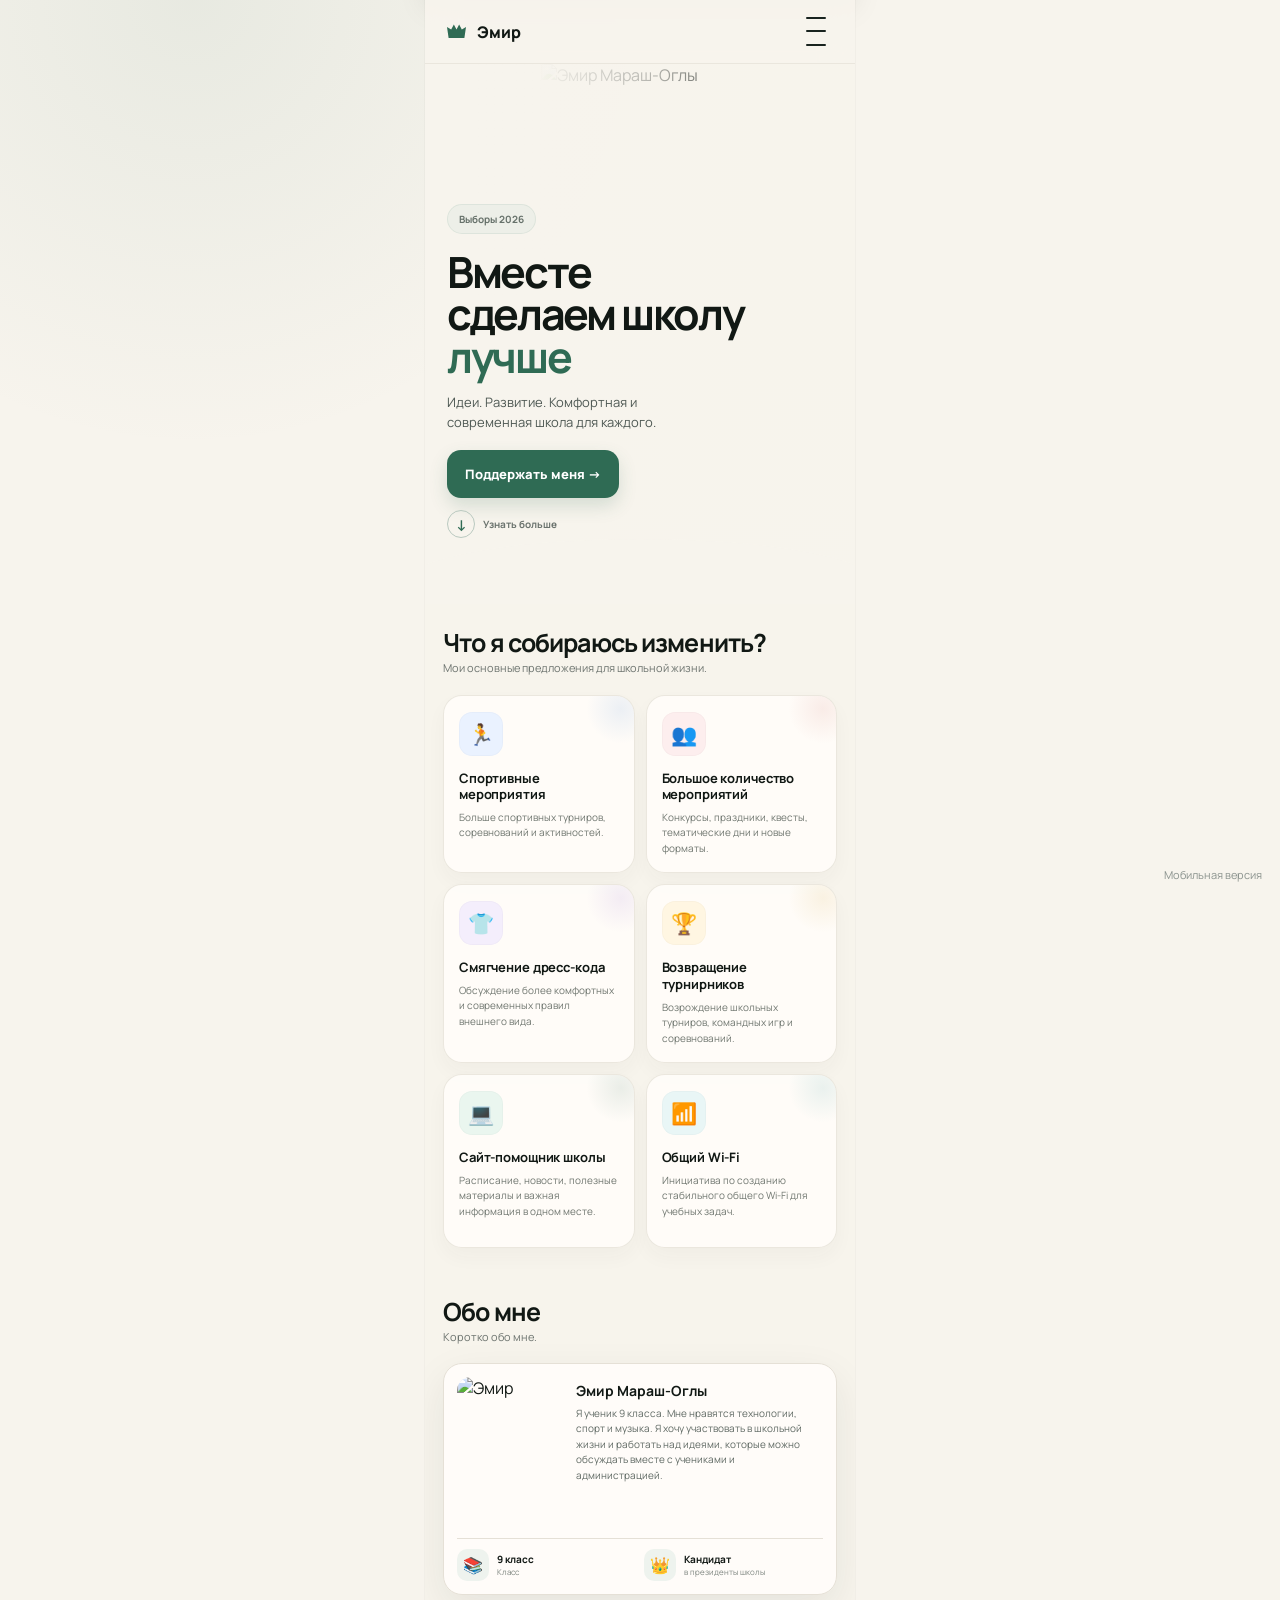
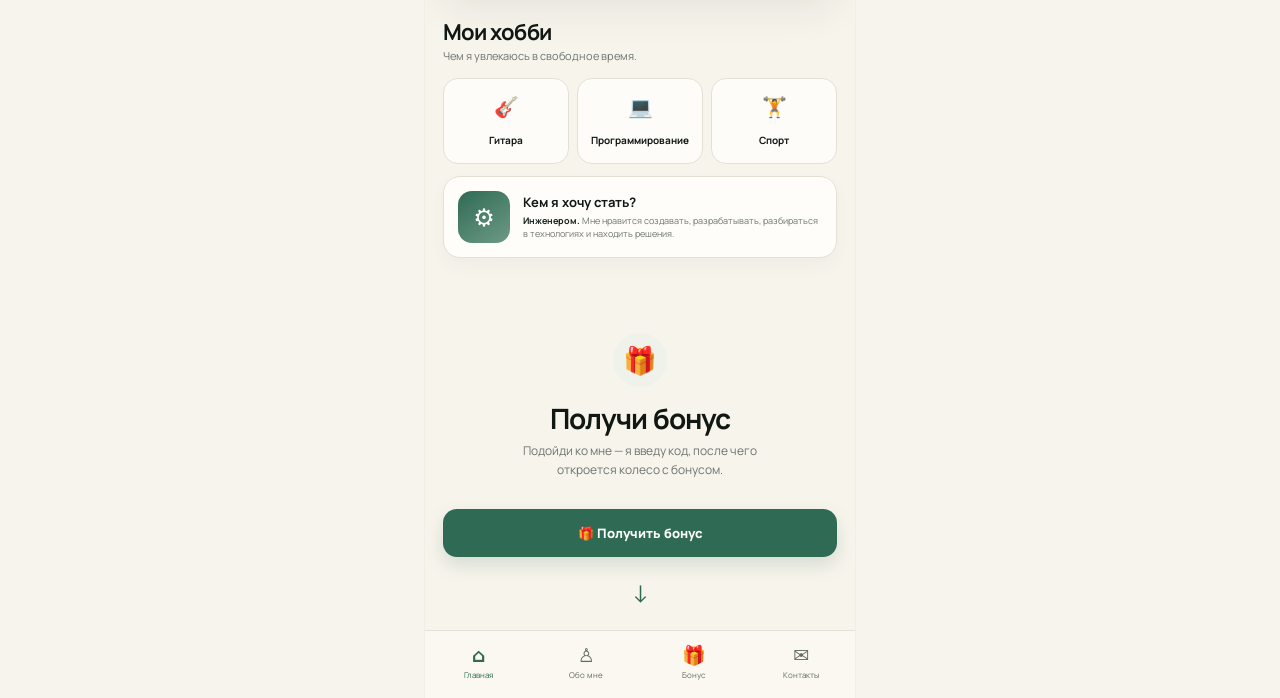
==== index.html @ de849d0e "Rename index-1.html to index.html" ====
<!doctype html>
<html lang="ru">
<head>
  <meta charset="UTF-8" />
  <meta name="viewport" content="width=device-width, initial-scale=1, viewport-fit=cover" />
  <meta name="theme-color" content="#f6f3ec" />
  <meta name="description" content="Информационный сайт Эмира Мараш-Оглы — кандидата в президенты школы." />
  <title>Эмир Мараш-Оглы — школьные выборы 2026</title>
  <link rel="preconnect" href="https://fonts.googleapis.com">
  <link rel="preconnect" href="https://fonts.gstatic.com" crossorigin>
  <link href="https://fonts.googleapis.com/css2?family=Manrope:wght@400;500;600;700;800&display=swap" rel="stylesheet">
  <style>
    :root{
      --bg:#f7f4ed;
      --surface:#fffdfa;
      --surface-2:#f2efe7;
      --text:#111814;
      --muted:#6d746f;
      --green:#2f6b54;
      --green-2:#4f866f;
      --line:#e5e0d6;
      --shadow:0 14px 40px rgba(26,44,36,.08);
      --radius:22px;
    }
    *{box-sizing:border-box}
    html{scroll-behavior:smooth}
    body{
      margin:0;
      color:var(--text);
      background:
        radial-gradient(circle at 15% 0%, rgba(97,140,119,.10), transparent 28rem),
        var(--bg);
      font-family:"Manrope",system-ui,-apple-system,BlinkMacSystemFont,"Segoe UI",sans-serif;
      -webkit-font-smoothing:antialiased;
    }
    button,input{font:inherit}
    button,a{-webkit-tap-highlight-color:transparent}
    .phone{
      width:min(100%,430px);
      margin:0 auto;
      min-height:100vh;
      position:relative;
      background:rgba(247,244,237,.96);
      overflow:hidden;
      box-shadow:0 0 0 1px rgba(0,0,0,.025);
    }
    .header{
      height:64px;
      padding:0 20px;
      display:flex;
      align-items:center;
      justify-content:space-between;
      position:sticky;
      top:0;
      z-index:30;
      background:rgba(247,244,237,.88);
      backdrop-filter:blur(16px);
      border-bottom:1px solid rgba(229,224,214,.7);
    }
    .brand{display:flex;align-items:center;gap:9px;font-weight:800;font-size:16px}
    .brand-crown{width:23px;height:19px;display:block;color:var(--green)}
    .menu-btn{width:38px;height:38px;border:0;background:transparent;border-radius:12px;display:grid;place-items:center;cursor:pointer}
    .menu-btn span,.menu-btn:before,.menu-btn:after{content:"";display:block;width:20px;height:2px;background:#19231f;border-radius:5px;transition:.2s}
    .menu-btn span{margin:4px 0}
    .menu-panel{
      position:fixed;inset:64px 0 auto 0;margin:auto;width:min(100%,430px);
      background:rgba(247,244,237,.98);z-index:29;padding:14px 20px 20px;
      border-bottom:1px solid var(--line);transform:translateY(-130%);transition:.28s ease;
      box-shadow:0 14px 28px rgba(0,0,0,.08)
    }
    .menu-panel.open{transform:translateY(0)}
    .menu-panel a{display:block;padding:13px 0;color:var(--text);text-decoration:none;font-weight:700;border-bottom:1px solid var(--line)}
    .hero{
      min-height:540px;
      padding:78px 22px 34px;
      position:relative;
      overflow:hidden;
      display:flex;
      align-items:flex-end;
    }
    .hero-photo{
      position:absolute;
      inset:0 0 auto auto;
      width:73%;
      height:100%;
      object-fit:cover;
      object-position:58% center;
      z-index:0;
      filter:saturate(.88) contrast(.96) brightness(1.03);
    }
    .hero:before{
      content:"";
      position:absolute;inset:0;z-index:1;
      background:
        linear-gradient(90deg,#f7f4ed 0%,rgba(247,244,237,.98) 27%,rgba(247,244,237,.70) 52%,rgba(247,244,237,.08) 79%),
        linear-gradient(0deg,#f7f4ed 0%,rgba(247,244,237,.10) 43%,rgba(247,244,237,.06) 100%);
    }
    .hero:after{
      content:"";
      position:absolute;left:-6%;right:-6%;bottom:-40px;height:105px;background:var(--bg);z-index:1;
      border-radius:50% 50% 0 0 / 45% 45% 0 0;
    }
    .hero-content{position:relative;z-index:2;width:80%;padding-bottom:32px}
    .pill{
      display:inline-flex;align-items:center;gap:7px;padding:7px 11px;border-radius:999px;
      background:rgba(236,239,231,.9);border:1px solid rgba(47,107,84,.08);
      font-size:10px;font-weight:700;color:#66716a;
    }
    .hero h1{font-size:43px;line-height:.98;letter-spacing:-.055em;margin:17px 0 14px;max-width:320px}
    .hero h1 span{color:var(--green)}
    .hero p{font-size:13px;line-height:1.55;color:#4f5954;max-width:260px;margin:0 0 18px}
    .btn{
      border:0;border-radius:14px;min-height:48px;padding:0 18px;display:inline-flex;align-items:center;justify-content:center;gap:9px;
      background:var(--green);color:#fff;text-decoration:none;font-weight:800;font-size:13px;cursor:pointer;
      box-shadow:0 8px 18px rgba(47,107,84,.17)
    }
    .learn{display:flex;align-items:center;gap:8px;color:#6b736e;font-size:10px;font-weight:700;margin-top:12px;text-decoration:none;width:max-content}
    .learn b{width:28px;height:28px;border-radius:50%;display:grid;place-items:center;border:1px solid #bac9c0;color:var(--green);font-size:15px}
    section{padding:25px 18px}
    .section-title{font-size:25px;line-height:1.08;letter-spacing:-.035em;margin:0 0 4px}
    .section-sub{margin:0;color:var(--muted);font-size:11px;line-height:1.5}
    .proposal-grid{display:grid;grid-template-columns:1fr 1fr;gap:11px;margin-top:18px}
    .proposal{
      position:relative;background:rgba(255,253,250,.9);border:1px solid rgba(229,224,214,.75);border-radius:19px;
      padding:16px 15px;min-height:174px;box-shadow:0 9px 20px rgba(49,55,50,.035);
      transition:transform .18s ease,box-shadow .18s ease,border-color .18s ease;
      display:flex;flex-direction:column;overflow:hidden;
    }
    .proposal:active{transform:scale(.97)}
    .proposal:hover{transform:translateY(-3px);box-shadow:0 14px 28px rgba(49,55,50,.09);border-color:rgba(47,107,84,.18)}
    .proposal:before{
      content:"";position:absolute;right:-22px;top:-22px;width:70px;height:70px;border-radius:50%;
      background:radial-gradient(circle,var(--tint,rgba(47,107,84,.08)),transparent 70%);
    }
    .proposal .icon{
      width:44px;height:44px;border-radius:13px;display:grid;place-items:center;
      font-size:21px;margin-bottom:14px;position:relative;z-index:1;
      background:var(--icon-bg,#eef3ee);color:var(--icon-fg,var(--green));
      box-shadow:inset 0 0 0 1px rgba(0,0,0,.02);
    }
    .proposal h3{font-size:13px;line-height:1.28;margin:0 0 7px;position:relative;z-index:1;letter-spacing:-.01em}
    .proposal p{font-size:10px;line-height:1.55;color:#707770;margin:0;position:relative;z-index:1}
    .proposal.tone-1{--icon-bg:#eaf2ff;--icon-fg:#3f7fd1;--tint:rgba(63,127,209,.10)}
    .proposal.tone-2{--icon-bg:#fdeeee;--icon-fg:#c65b52;--tint:rgba(198,91,82,.10)}
    .proposal.tone-3{--icon-bg:#f4eefc;--icon-fg:#8a5cc9;--tint:rgba(138,92,201,.10)}
    .proposal.tone-4{--icon-bg:#fff6e2;--icon-fg:#c8961f;--tint:rgba(200,150,31,.10)}
    .proposal.tone-5{--icon-bg:#eaf6ef;--icon-fg:#2f6b54;--tint:rgba(47,107,84,.10)}
    .proposal.tone-6{--icon-bg:#e9f6f6;--icon-fg:#2c8f92;--tint:rgba(44,143,146,.10)}
    .about-card{
      margin-top:17px;background:rgba(255,253,250,.95);border:1px solid var(--line);border-radius:19px;padding:13px;
      box-shadow:var(--shadow);display:grid;grid-template-columns:105px 1fr;gap:14px
    }
    .about-photo{width:105px;height:147px;border-radius:14px;object-fit:cover;object-position:60% center}
    .about-card h3{font-size:14px;margin:4px 0 6px}
    .about-card p{font-size:10px;color:#606a64;line-height:1.55;margin:0}
    .facts{grid-column:1/-1;display:grid;grid-template-columns:1fr 1fr;gap:8px;padding-top:10px;border-top:1px solid var(--line)}
    .fact{display:flex;align-items:center;gap:8px}
    .fact i{width:32px;height:32px;border-radius:10px;display:grid;place-items:center;background:#eef3ee;font-style:normal}
    .fact b{display:block;font-size:10px}.fact span{display:block;font-size:8px;color:#7d857f}
    .hobbies{margin-top:26px}
    .hobby-grid{display:grid;grid-template-columns:repeat(3,1fr);gap:8px;margin-top:13px}
    .hobby{
      background:rgba(255,253,250,.9);border:1px solid var(--line);border-radius:15px;padding:14px 8px;text-align:center
    }
    .hobby strong{display:block;font-size:20px;margin-bottom:7px}.hobby b{font-size:10px}
    .future{
      margin-top:12px;background:#fffdfa;border:1px solid var(--line);border-radius:17px;padding:14px;display:flex;gap:13px;align-items:center;
      box-shadow:0 8px 20px rgba(0,0,0,.035)
    }
    .future-icon{width:52px;height:52px;min-width:52px;border-radius:14px;background:linear-gradient(145deg,var(--green),#6d9a85);display:grid;place-items:center;color:white;font-size:24px}
    .future h3{font-size:13px;margin:0 0 3px}.future p{font-size:9px;line-height:1.5;color:#6d756f;margin:0}
    .bonus-intro{text-align:center;padding-top:50px;padding-bottom:22px}
    .gift-icon{width:54px;height:54px;border-radius:50%;background:#eef2ea;color:var(--green);display:grid;place-items:center;margin:0 auto 16px;font-size:27px}
    .bonus-intro .section-title{font-size:28px}
    .bonus-intro p{max-width:290px;margin:8px auto 20px;color:#6c746e;font-size:12px;line-height:1.6}
    .down{font-size:24px;color:var(--green);margin-top:18px}
    .bonus-card,.wheel-card{
      background:#fffdfa;border:1px solid var(--line);border-radius:20px;padding:18px;box-shadow:var(--shadow);margin-top:12px
    }
    .card-head{display:flex;justify-content:space-between;align-items:flex-start;gap:10px}
    .card-title{display:flex;gap:10px;align-items:center}
    .card-title i{font-style:normal;font-size:20px}.card-title h3{margin:0;font-size:15px}
    .card-close{border:0;background:transparent;font-size:22px;color:#767d78;cursor:pointer}
    .bonus-card p,.wheel-card p{font-size:10px;line-height:1.55;color:#6f7771}
    .tg{
      display:flex;align-items:center;gap:11px;border:1px solid var(--line);border-radius:14px;padding:11px;margin:14px 0;
      text-decoration:none;color:inherit
    }
    .tg-logo{width:39px;height:39px;border-radius:11px;background:#229ed9;color:#fff;display:grid;place-items:center;font-size:20px}
    .tg small{display:block;color:#787f7a;font-size:8px}.tg b{font-size:11px}
    .input{width:100%;height:48px;border:1px solid #ddd9cf;border-radius:13px;background:#fbfaf6;padding:0 14px;outline:none;font-size:12px}
    .input:focus{border-color:#91aa9e;box-shadow:0 0 0 3px rgba(47,107,84,.08)}
    .full{width:100%;margin-top:10px}
    .err{min-height:16px;font-size:9px;color:#a34f45;padding-top:6px}
    .wheel-wrap{position:relative;width:282px;height:282px;max-width:78vw;max-height:78vw;margin:18px auto}
    .pointer{
      position:absolute;left:50%;top:-14px;transform:translateX(-50%);z-index:3;width:0;height:0;
      border-left:17px solid transparent;border-right:17px solid transparent;border-top:31px solid #ee5b7e;
      filter:drop-shadow(0 5px 7px rgba(0,0,0,.18))
    }
    .pointer:after{content:"";position:absolute;width:9px;height:9px;background:#fff;border-radius:50%;left:-4.5px;top:-26px}
    .wheel{
      width:100%;height:100%;border-radius:50%;position:relative;
      background:conic-gradient(
        #c887e9 0 72deg,
        #4daef0 72deg 144deg,
        #39ca84 144deg 216deg,
        #f6bd47 216deg 288deg,
        #ff6178 288deg 360deg
      );
      border:8px solid #f1ede4;box-shadow:0 7px 23px rgba(0,0,0,.12);
      transition:transform 4.3s cubic-bezier(.12,.72,.06,1);
    }
    .wheel:after{
      content:"";position:absolute;left:50%;top:50%;width:33px;height:33px;border-radius:50%;background:#fffdf6;
      transform:translate(-50%,-50%);box-shadow:0 2px 7px rgba(0,0,0,.12)
    }
    .wheel-label{position:absolute;left:50%;top:50%;font-size:11px;font-weight:800;transform-origin:0 0;color:#fff;text-shadow:0 1px 3px rgba(0,0,0,.15);text-align:center;width:60px;margin-left:-30px}
    /* Метки должны быть на середине каждого сектора (36°, 108°, 180°, 252°, 324°) */
    .wheel-label:nth-child(1){transform:rotate(36deg) translateY(-73px) rotate(-36deg)}
    .wheel-label:nth-child(2){transform:rotate(108deg) translateY(-73px) rotate(-108deg)}
    .wheel-label:nth-child(3){transform:rotate(180deg) translateY(-73px) rotate(-180deg)}
    .wheel-label:nth-child(4){transform:rotate(252deg) translateY(-73px) rotate(-252deg)}
    .wheel-label:nth-child(5){transform:rotate(324deg) translateY(-73px) rotate(-324deg)}
    .bottom-nav{
      position:sticky;bottom:0;z-index:25;height:68px;background:rgba(250,248,242,.95);backdrop-filter:blur(16px);
      border-top:1px solid var(--line);display:grid;grid-template-columns:repeat(4,1fr);padding-bottom:max(4px,env(safe-area-inset-bottom))
    }
    .bottom-nav a{display:flex;flex-direction:column;align-items:center;justify-content:center;gap:4px;text-decoration:none;color:#626b65;font-size:8px}
    .bottom-nav b{font-size:19px;line-height:1}.bottom-nav a.active{color:var(--green)}
    .overlay{
      position:fixed;inset:0;background:rgba(14,19,17,.72);z-index:90;display:none;align-items:center;justify-content:center;padding:22px
    }
    .overlay.open{display:flex}
    .result{
      width:min(100%,370px);background:#fffdfa;border-radius:20px;padding:24px 20px;text-align:center;position:relative;
      box-shadow:0 25px 80px rgba(0,0,0,.26);animation:pop .24s ease-out
    }
    @keyframes pop{from{transform:scale(.94);opacity:.3}to{transform:scale(1);opacity:1}}
    .result .x{position:absolute;right:13px;top:9px;border:0;background:transparent;font-size:24px;color:#6c746f}
    .coin{width:92px;height:92px;border-radius:50%;background:linear-gradient(145deg,#ffd85d,#e3a51e);border:10px solid #ffeb91;display:grid;place-items:center;margin:12px auto 17px;color:#fff;font-size:42px;font-weight:800;box-shadow:0 9px 22px rgba(216,164,29,.27)}
    .result h2{font-size:25px;margin:0 0 8px}.result p{font-size:11px;color:#6e756f;line-height:1.55;margin:0 0 14px}
    .hidden{display:none!important}
    @media(min-width:700px){
      body:after{content:"Мобильная версия";position:fixed;right:18px;bottom:18px;font-size:11px;color:#8b938e}
      .phone{min-height:100vh}
    }
  </style>
</head>
<body>
  <div class="phone">
    <header class="header">
      <div class="brand">
        <svg class="brand-crown" viewBox="0 0 24 20" aria-hidden="true">
          <path fill="currentColor" d="M2 5.2 6.4 8 9.2 2.5 12 8l2.8-5.5L17.6 8 22 5.2l-1.7 11.6H3.7L2 5.2Z"/>
        </svg>
        <span>Эмир</span>
      </div>
      <button class="menu-btn" id="menuBtn" aria-label="Открыть меню"><span></span></button>
    </header>

    <nav class="menu-panel" id="menuPanel">
      <a href="#home">Главная</a>
      <a href="#ideas">Предложения</a>
      <a href="#about">Обо мне</a>
      <a href="#bonus">Бонус</a>
    </nav>

    <main>
      <section class="hero" id="home">
        <img src="assets/emir.jpg" class="hero-photo" alt="Эмир Мараш-Оглы">
        <div class="hero-content">
          <span class="pill">Выборы 2026</span>
          <h1>Вместе сделаем школу <span>лучше</span></h1>
          <p>Идеи. Развитие. Комфортная и современная школа для каждого.</p>
          <a class="btn" href="#ideas">Поддержать меня →</a>
          <a class="learn" href="#about"><b>↓</b> Узнать больше</a>
        </div>
      </section>

      <section id="ideas">
        <h2 class="section-title">Что я собираюсь изменить?</h2>
        <p class="section-sub">Мои основные предложения для школьной жизни.</p>

        <div class="proposal-grid">
          <article class="proposal tone-1">
            <div class="icon">🏃</div>
            <h3>Спортивные мероприятия</h3>
            <p>Больше спортивных турниров, соревнований и активностей.</p>
          </article>
          <article class="proposal tone-2">
            <div class="icon">👥</div>
            <h3>Большое количество мероприятий</h3>
            <p>Конкурсы, праздники, квесты, тематические дни и новые форматы.</p>
          </article>
          <article class="proposal tone-3">
            <div class="icon">👕</div>
            <h3>Смягчение дресс-кода</h3>
            <p>Обсуждение более комфортных и современных правил внешнего вида.</p>
          </article>
          <article class="proposal tone-4">
            <div class="icon">🏆</div>
            <h3>Возвращение турнирников</h3>
            <p>Возрождение школьных турниров, командных игр и соревнований.</p>
          </article>
          <article class="proposal tone-5">
            <div class="icon">💻</div>
            <h3>Сайт-помощник школы</h3>
            <p>Расписание, новости, полезные материалы и важная информация в одном месте.</p>
          </article>
          <article class="proposal tone-6">
            <div class="icon">📶</div>
            <h3>Общий Wi‑Fi</h3>
            <p>Инициатива по созданию стабильного общего Wi‑Fi для учебных задач.</p>
          </article>
        </div>
      </section>

      <section id="about">
        <h2 class="section-title">Обо мне</h2>
        <p class="section-sub">Коротко обо мне.</p>

        <div class="about-card">
          <img src="assets/emir.jpg" class="about-photo" alt="Эмир">
          <div>
            <h3>Эмир Мараш-Оглы</h3>
            <p>Я ученик 9 класса. Мне нравятся технологии, спорт и музыка. Я хочу участвовать в школьной жизни и работать над идеями, которые можно обсуждать вместе с учениками и администрацией.</p>
          </div>
          <div class="facts">
            <div class="fact"><i>📚</i><div><b>9 класс</b><span>Класс</span></div></div>
            <div class="fact"><i>👑</i><div><b>Кандидат</b><span>в президенты школы</span></div></div>
          </div>
        </div>

        <div class="hobbies">
          <h2 class="section-title" style="font-size:22px">Мои хобби</h2>
          <p class="section-sub">Чем я увлекаюсь в свободное время.</p>
          <div class="hobby-grid">
            <div class="hobby"><strong>🎸</strong><b>Гитара</b></div>
            <div class="hobby"><strong>💻</strong><b>Программирование</b></div>
            <div class="hobby"><strong>🏋️</strong><b>Спорт</b></div>
          </div>

          <div class="future">
            <div class="future-icon">⚙️</div>
            <div>
              <h3>Кем я хочу стать?</h3>
              <p><b style="color:#17231d">Инженером.</b> Мне нравится создавать, разрабатывать, разбираться в технологиях и находить решения.</p>
            </div>
          </div>
        </div>
      </section>

      <section class="bonus-intro" id="bonus">
        <div class="gift-icon">🎁</div>
        <h2 class="section-title">Получи бонус</h2>
        <p>Подойди ко мне — я введу код, после чего откроется колесо с бонусом.</p>
        <button class="btn full" id="openBonus">🎁 Получить бонус</button>
        <div class="down">↓</div>

        <div class="bonus-card hidden" id="bonusCard">
          <div class="card-head">
            <div class="card-title"><i>🎁</i><h3>Подойди к Эмиру</h3></div>
            <button class="card-close" id="closeBonus" aria-label="Закрыть">×</button>
          </div>
          <p>Получи код у Эмира и введи его для открытия колеса.</p>

          <a class="tg" href="https://t.me/marashtg" target="_blank" rel="noopener">
            <div class="tg-logo">➤</div>
            <div><small>Мой Telegram</small><b>@marashtg</b></div>
          </a>

          <input class="input" id="codeInput" inputmode="numeric" placeholder="Введите код от Эмира">
          <button class="btn full" id="unlockWheel">Открыть колесо</button>
          <div class="err" id="codeError"></div>
        </div>

        <div class="wheel-card hidden" id="wheelCard">
          <div class="card-head">
            <div class="card-title"><i>🎁</i><h3>Колесо фортуны</h3></div>
          </div>
          <p>Крути колесо и получи свой приз.</p>

          <div class="wheel-wrap">
            <div class="pointer"></div>
            <div class="wheel" id="wheel">
              <span class="wheel-label">Тетрадка</span>
              <span class="wheel-label">Ручка</span>
              <span class="wheel-label">1 сом</span>
              <span class="wheel-label">5 сом</span>
              <span class="wheel-label">100 сом</span>
            </div>
          </div>

          <button class="btn full" id="spinBtn">↻ Крутить</button>
        </div>
      </section>
    </main>

    <nav class="bottom-nav">
      <a href="#home" class="active"><b>⌂</b><span>Главная</span></a>
      <a href="#about"><b>♙</b><span>Обо мне</span></a>
      <a href="#bonus"><b>🎁</b><span>Бонус</span></a>
      <a href="https://t.me/marashtg" target="_blank"><b>✉</b><span>Контакты</span></a>
    </nav>
  </div>

  <div class="overlay" id="resultOverlay">
    <div class="result">
      <button class="x" id="closeResult">×</button>
      <div class="coin" id="coinText">1</div>
      <h2>Вы выиграли!<br><span id="resultPrize">1 сом</span></h2>
      <p>Поздравляю! Покажи этот экран Эмиру, чтобы получить приз.</p>
      <button class="btn full" id="spinAgain">Крутить ещё раз</button>
    </div>
  </div>

  <script>
    const BONUS_CODE = "2026";
    const prizes = ["Тетрадка","Ручка","1 сом","5 сом","100 сом"];

    const menuBtn = document.getElementById("menuBtn");
    const menuPanel = document.getElementById("menuPanel");
    menuBtn.addEventListener("click", ()=>menuPanel.classList.toggle("open"));
    menuPanel.querySelectorAll("a").forEach(a=>a.addEventListener("click",()=>menuPanel.classList.remove("open")));

    const bonusCard = document.getElementById("bonusCard");
    const wheelCard = document.getElementById("wheelCard");
    document.getElementById("openBonus").addEventListener("click", ()=>{
      bonusCard.classList.remove("hidden");
      bonusCard.scrollIntoView({behavior:"smooth",block:"center"});
    });
    document.getElementById("closeBonus").addEventListener("click", ()=>bonusCard.classList.add("hidden"));

    document.getElementById("unlockWheel").addEventListener("click", ()=>{
      const val = document.getElementById("codeInput").value.trim();
      const err = document.getElementById("codeError");
      if(val !== BONUS_CODE){
        err.textContent = "Неверный код. Подойди к Эмиру.";
        return;
      }
      err.textContent = "";
      wheelCard.classList.remove("hidden");
      wheelCard.scrollIntoView({behavior:"smooth",block:"center"});
    });

    const wheel = document.getElementById("wheel");
    const resultOverlay = document.getElementById("resultOverlay");
    const resultPrize = document.getElementById("resultPrize");
    const coinText = document.getElementById("coinText");
    let spinning = false;
    let rotation = 0;

    const prizeIcons = {"Тетрадка":"📓","Ручка":"✎","1 сом":"1","5 сом":"5","100 сом":"100"};
    function showResult(prize){
      resultPrize.textContent = prize;
      coinText.textContent = prizeIcons[prize] || "🎁";
      resultOverlay.classList.add("open");
    }

    const cssAngles = [36, 108, 180, 252, 324]; // rotate() углы для каждого индекса (средины секторов)
    const sequencedPrizes = ["Ручка", "1 сом", "100 сом"]; // Первые три спина запрограммированы
    let spinCount = 0; // Счётчик спинов

    document.getElementById("spinBtn").addEventListener("click", ()=>{
      if(spinning) return;
      spinning = true;

      let index;
      
      // Если спины 1-3, используем последовательность; иначе случайно
      if(spinCount < sequencedPrizes.length){
        const prize = sequencedPrizes[spinCount];
        index = prizes.indexOf(prize);
        spinCount++;
      } else {
        index = Math.floor(Math.random() * prizes.length);
      }
      
      // Целевой угол: нужно повернуть колесо так, чтобы сектор `index` встал под стрелку (вверх = 0°)
      // Метка находится на CSS угле cssAngles[index].
      // Нужно крутить колесо на -cssAngles[index], чтобы её развернуть под стрелку.
      // Плюс добавляем несколько полных оборотов и небольшой случайный сдвиг.
      const sliceWidth = 360 / prizes.length; // 72°
      const sliceOffset = (Math.random() - 0.5) * (sliceWidth * 0.5); // ±18° от центра сектора
      const targetAngle = -cssAngles[index] + sliceOffset;
      
      rotation += 360 * 6 + targetAngle;

      wheel.style.transform = `rotate(${rotation}deg)`;

      setTimeout(()=>{
        spinning = false;
        showResult(prizes[index]);
      }, 4400);
    });

    function closeResult(){ resultOverlay.classList.remove("open"); }
    document.getElementById("closeResult").addEventListener("click", closeResult);
    document.getElementById("spinAgain").addEventListener("click", closeResult);
    resultOverlay.addEventListener("click", e=>{ if(e.target === resultOverlay) closeResult(); });

    // Bottom nav active state
    const links = [...document.querySelectorAll(".bottom-nav a[href^='#']")];
    const sections = ["home","about","bonus"].map(id=>document.getElementById(id));
    const obs = new IntersectionObserver(entries=>{
      entries.forEach(entry=>{
        if(entry.isIntersecting){
          links.forEach(a=>a.classList.toggle("active", a.getAttribute("href")==="#"+entry.target.id));
        }
      })
    },{threshold:.45});
    sections.forEach(s=>obs.observe(s));
  </script>
</body>
</html>
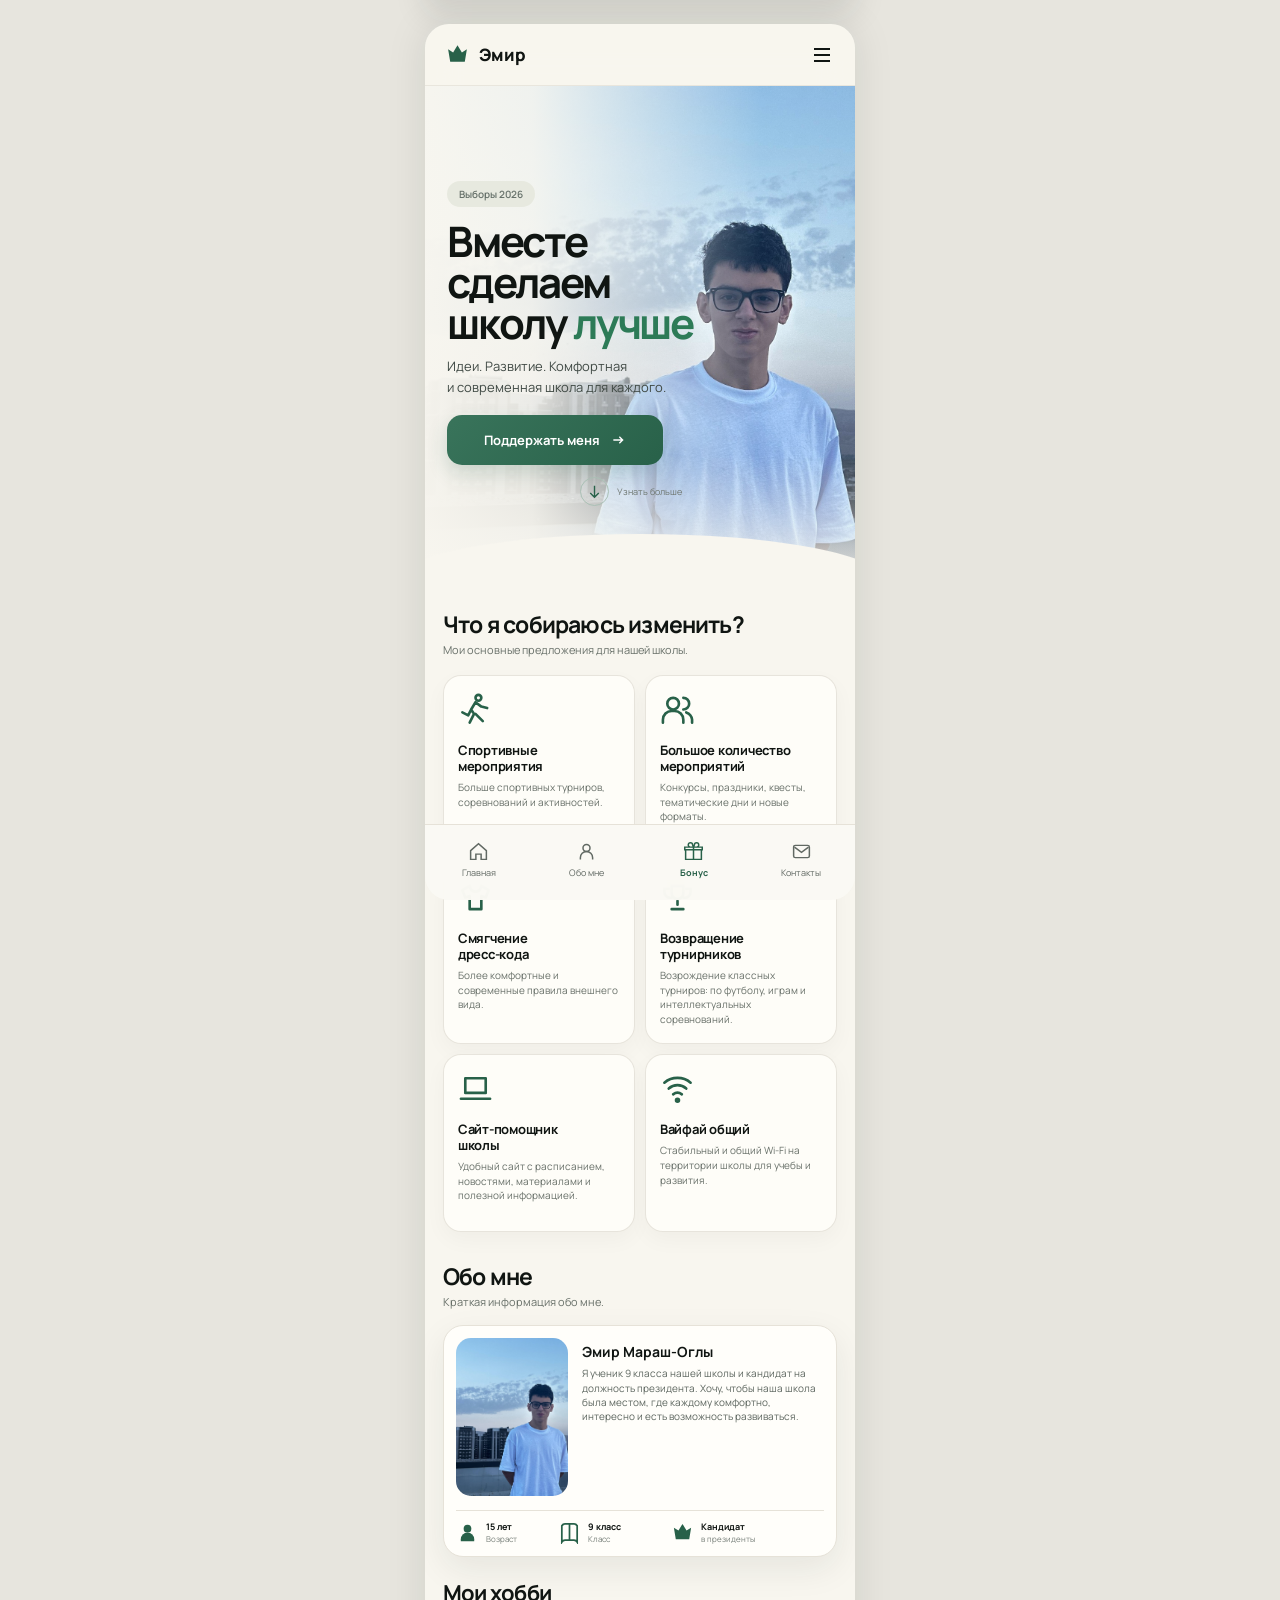
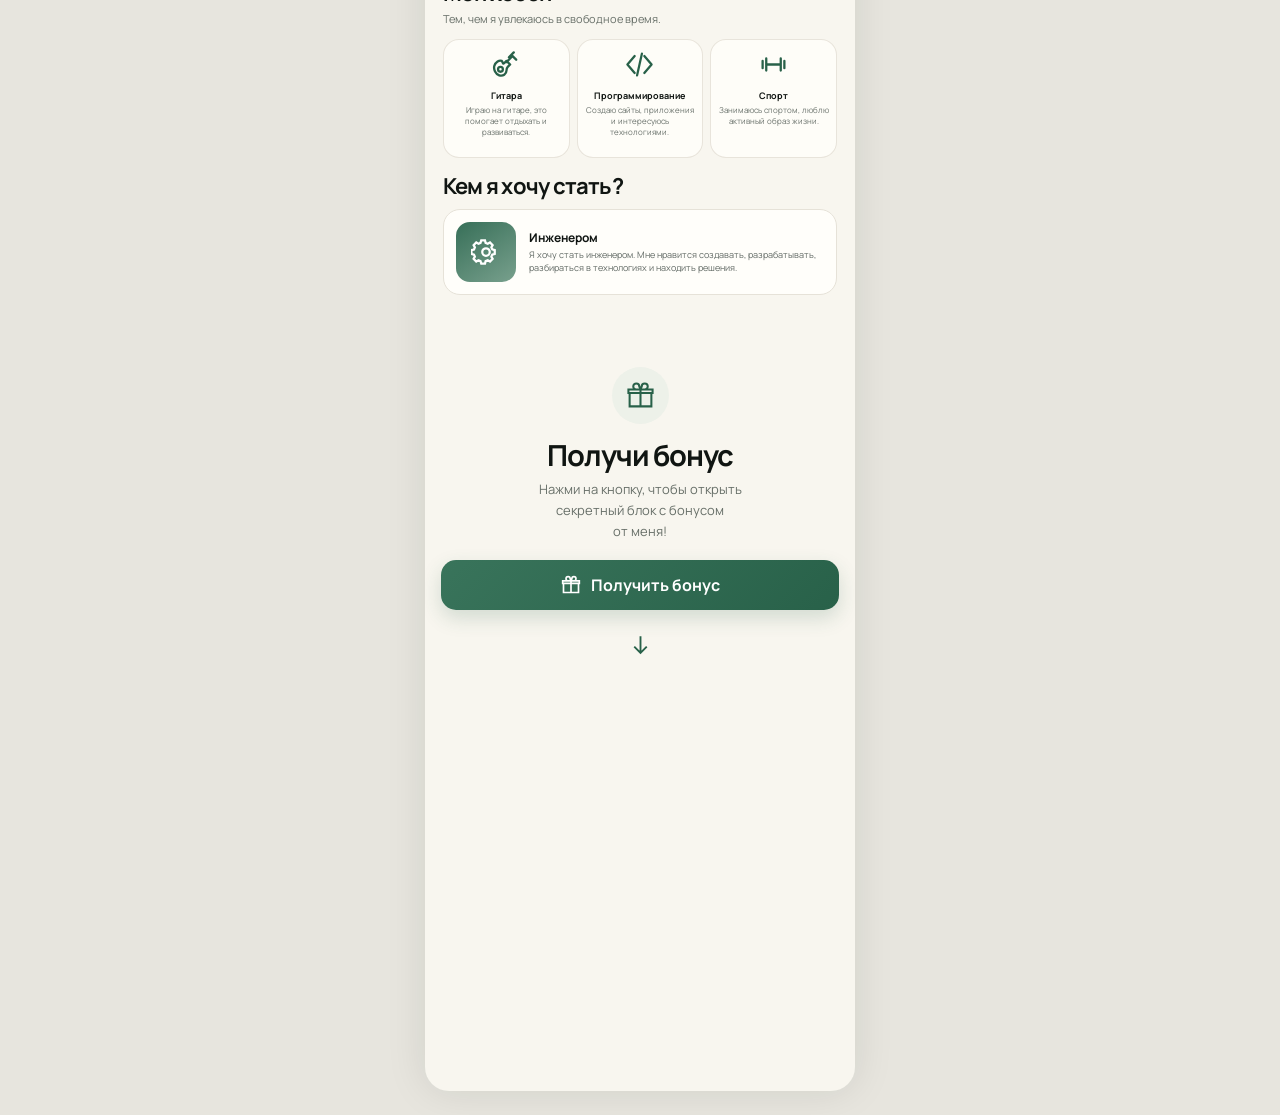
==== commit 46751c59: "Redesign mobile campaign site" ====
--- a/index.html
+++ b/index.html
@@ -1,516 +1,118 @@
 <!doctype html>
 <html lang="ru">
 <head>
-  <meta charset="UTF-8" />
-  <meta name="viewport" content="width=device-width, initial-scale=1, viewport-fit=cover" />
-  <meta name="theme-color" content="#f6f3ec" />
-  <meta name="description" content="Информационный сайт Эмира Мараш-Оглы — кандидата в президенты школы." />
-  <title>Эмир Мараш-Оглы — школьные выборы 2026</title>
+  <meta charset="UTF-8">
+  <meta name="viewport" content="width=device-width, initial-scale=1, viewport-fit=cover">
+  <meta name="theme-color" content="#f8f6ef">
+  <meta name="description" content="Сайт Эмира Мараш-Оглы — кандидата в президенты школы.">
+  <title>Эмир — выборы президента школы 2026</title>
   <link rel="preconnect" href="https://fonts.googleapis.com">
   <link rel="preconnect" href="https://fonts.gstatic.com" crossorigin>
   <link href="https://fonts.googleapis.com/css2?family=Manrope:wght@400;500;600;700;800&display=swap" rel="stylesheet">
-  <style>
-    :root{
-      --bg:#f7f4ed;
-      --surface:#fffdfa;
-      --surface-2:#f2efe7;
-      --text:#111814;
-      --muted:#6d746f;
-      --green:#2f6b54;
-      --green-2:#4f866f;
-      --line:#e5e0d6;
-      --shadow:0 14px 40px rgba(26,44,36,.08);
-      --radius:22px;
-    }
-    *{box-sizing:border-box}
-    html{scroll-behavior:smooth}
-    body{
-      margin:0;
-      color:var(--text);
-      background:
-        radial-gradient(circle at 15% 0%, rgba(97,140,119,.10), transparent 28rem),
-        var(--bg);
-      font-family:"Manrope",system-ui,-apple-system,BlinkMacSystemFont,"Segoe UI",sans-serif;
-      -webkit-font-smoothing:antialiased;
-    }
-    button,input{font:inherit}
-    button,a{-webkit-tap-highlight-color:transparent}
-    .phone{
-      width:min(100%,430px);
-      margin:0 auto;
-      min-height:100vh;
-      position:relative;
-      background:rgba(247,244,237,.96);
-      overflow:hidden;
-      box-shadow:0 0 0 1px rgba(0,0,0,.025);
-    }
-    .header{
-      height:64px;
-      padding:0 20px;
-      display:flex;
-      align-items:center;
-      justify-content:space-between;
-      position:sticky;
-      top:0;
-      z-index:30;
-      background:rgba(247,244,237,.88);
-      backdrop-filter:blur(16px);
-      border-bottom:1px solid rgba(229,224,214,.7);
-    }
-    .brand{display:flex;align-items:center;gap:9px;font-weight:800;font-size:16px}
-    .brand-crown{width:23px;height:19px;display:block;color:var(--green)}
-    .menu-btn{width:38px;height:38px;border:0;background:transparent;border-radius:12px;display:grid;place-items:center;cursor:pointer}
-    .menu-btn span,.menu-btn:before,.menu-btn:after{content:"";display:block;width:20px;height:2px;background:#19231f;border-radius:5px;transition:.2s}
-    .menu-btn span{margin:4px 0}
-    .menu-panel{
-      position:fixed;inset:64px 0 auto 0;margin:auto;width:min(100%,430px);
-      background:rgba(247,244,237,.98);z-index:29;padding:14px 20px 20px;
-      border-bottom:1px solid var(--line);transform:translateY(-130%);transition:.28s ease;
-      box-shadow:0 14px 28px rgba(0,0,0,.08)
-    }
-    .menu-panel.open{transform:translateY(0)}
-    .menu-panel a{display:block;padding:13px 0;color:var(--text);text-decoration:none;font-weight:700;border-bottom:1px solid var(--line)}
-    .hero{
-      min-height:540px;
-      padding:78px 22px 34px;
-      position:relative;
-      overflow:hidden;
-      display:flex;
-      align-items:flex-end;
-    }
-    .hero-photo{
-      position:absolute;
-      inset:0 0 auto auto;
-      width:73%;
-      height:100%;
-      object-fit:cover;
-      object-position:58% center;
-      z-index:0;
-      filter:saturate(.88) contrast(.96) brightness(1.03);
-    }
-    .hero:before{
-      content:"";
-      position:absolute;inset:0;z-index:1;
-      background:
-        linear-gradient(90deg,#f7f4ed 0%,rgba(247,244,237,.98) 27%,rgba(247,244,237,.70) 52%,rgba(247,244,237,.08) 79%),
-        linear-gradient(0deg,#f7f4ed 0%,rgba(247,244,237,.10) 43%,rgba(247,244,237,.06) 100%);
-    }
-    .hero:after{
-      content:"";
-      position:absolute;left:-6%;right:-6%;bottom:-40px;height:105px;background:var(--bg);z-index:1;
-      border-radius:50% 50% 0 0 / 45% 45% 0 0;
-    }
-    .hero-content{position:relative;z-index:2;width:80%;padding-bottom:32px}
-    .pill{
-      display:inline-flex;align-items:center;gap:7px;padding:7px 11px;border-radius:999px;
-      background:rgba(236,239,231,.9);border:1px solid rgba(47,107,84,.08);
-      font-size:10px;font-weight:700;color:#66716a;
-    }
-    .hero h1{font-size:43px;line-height:.98;letter-spacing:-.055em;margin:17px 0 14px;max-width:320px}
-    .hero h1 span{color:var(--green)}
-    .hero p{font-size:13px;line-height:1.55;color:#4f5954;max-width:260px;margin:0 0 18px}
-    .btn{
-      border:0;border-radius:14px;min-height:48px;padding:0 18px;display:inline-flex;align-items:center;justify-content:center;gap:9px;
-      background:var(--green);color:#fff;text-decoration:none;font-weight:800;font-size:13px;cursor:pointer;
-      box-shadow:0 8px 18px rgba(47,107,84,.17)
-    }
-    .learn{display:flex;align-items:center;gap:8px;color:#6b736e;font-size:10px;font-weight:700;margin-top:12px;text-decoration:none;width:max-content}
-    .learn b{width:28px;height:28px;border-radius:50%;display:grid;place-items:center;border:1px solid #bac9c0;color:var(--green);font-size:15px}
-    section{padding:25px 18px}
-    .section-title{font-size:25px;line-height:1.08;letter-spacing:-.035em;margin:0 0 4px}
-    .section-sub{margin:0;color:var(--muted);font-size:11px;line-height:1.5}
-    .proposal-grid{display:grid;grid-template-columns:1fr 1fr;gap:11px;margin-top:18px}
-    .proposal{
-      position:relative;background:rgba(255,253,250,.9);border:1px solid rgba(229,224,214,.75);border-radius:19px;
-      padding:16px 15px;min-height:174px;box-shadow:0 9px 20px rgba(49,55,50,.035);
-      transition:transform .18s ease,box-shadow .18s ease,border-color .18s ease;
-      display:flex;flex-direction:column;overflow:hidden;
-    }
-    .proposal:active{transform:scale(.97)}
-    .proposal:hover{transform:translateY(-3px);box-shadow:0 14px 28px rgba(49,55,50,.09);border-color:rgba(47,107,84,.18)}
-    .proposal:before{
-      content:"";position:absolute;right:-22px;top:-22px;width:70px;height:70px;border-radius:50%;
-      background:radial-gradient(circle,var(--tint,rgba(47,107,84,.08)),transparent 70%);
-    }
-    .proposal .icon{
-      width:44px;height:44px;border-radius:13px;display:grid;place-items:center;
-      font-size:21px;margin-bottom:14px;position:relative;z-index:1;
-      background:var(--icon-bg,#eef3ee);color:var(--icon-fg,var(--green));
-      box-shadow:inset 0 0 0 1px rgba(0,0,0,.02);
-    }
-    .proposal h3{font-size:13px;line-height:1.28;margin:0 0 7px;position:relative;z-index:1;letter-spacing:-.01em}
-    .proposal p{font-size:10px;line-height:1.55;color:#707770;margin:0;position:relative;z-index:1}
-    .proposal.tone-1{--icon-bg:#eaf2ff;--icon-fg:#3f7fd1;--tint:rgba(63,127,209,.10)}
-    .proposal.tone-2{--icon-bg:#fdeeee;--icon-fg:#c65b52;--tint:rgba(198,91,82,.10)}
-    .proposal.tone-3{--icon-bg:#f4eefc;--icon-fg:#8a5cc9;--tint:rgba(138,92,201,.10)}
-    .proposal.tone-4{--icon-bg:#fff6e2;--icon-fg:#c8961f;--tint:rgba(200,150,31,.10)}
-    .proposal.tone-5{--icon-bg:#eaf6ef;--icon-fg:#2f6b54;--tint:rgba(47,107,84,.10)}
-    .proposal.tone-6{--icon-bg:#e9f6f6;--icon-fg:#2c8f92;--tint:rgba(44,143,146,.10)}
-    .about-card{
-      margin-top:17px;background:rgba(255,253,250,.95);border:1px solid var(--line);border-radius:19px;padding:13px;
-      box-shadow:var(--shadow);display:grid;grid-template-columns:105px 1fr;gap:14px
-    }
-    .about-photo{width:105px;height:147px;border-radius:14px;object-fit:cover;object-position:60% center}
-    .about-card h3{font-size:14px;margin:4px 0 6px}
-    .about-card p{font-size:10px;color:#606a64;line-height:1.55;margin:0}
-    .facts{grid-column:1/-1;display:grid;grid-template-columns:1fr 1fr;gap:8px;padding-top:10px;border-top:1px solid var(--line)}
-    .fact{display:flex;align-items:center;gap:8px}
-    .fact i{width:32px;height:32px;border-radius:10px;display:grid;place-items:center;background:#eef3ee;font-style:normal}
-    .fact b{display:block;font-size:10px}.fact span{display:block;font-size:8px;color:#7d857f}
-    .hobbies{margin-top:26px}
-    .hobby-grid{display:grid;grid-template-columns:repeat(3,1fr);gap:8px;margin-top:13px}
-    .hobby{
-      background:rgba(255,253,250,.9);border:1px solid var(--line);border-radius:15px;padding:14px 8px;text-align:center
-    }
-    .hobby strong{display:block;font-size:20px;margin-bottom:7px}.hobby b{font-size:10px}
-    .future{
-      margin-top:12px;background:#fffdfa;border:1px solid var(--line);border-radius:17px;padding:14px;display:flex;gap:13px;align-items:center;
-      box-shadow:0 8px 20px rgba(0,0,0,.035)
-    }
-    .future-icon{width:52px;height:52px;min-width:52px;border-radius:14px;background:linear-gradient(145deg,var(--green),#6d9a85);display:grid;place-items:center;color:white;font-size:24px}
-    .future h3{font-size:13px;margin:0 0 3px}.future p{font-size:9px;line-height:1.5;color:#6d756f;margin:0}
-    .bonus-intro{text-align:center;padding-top:50px;padding-bottom:22px}
-    .gift-icon{width:54px;height:54px;border-radius:50%;background:#eef2ea;color:var(--green);display:grid;place-items:center;margin:0 auto 16px;font-size:27px}
-    .bonus-intro .section-title{font-size:28px}
-    .bonus-intro p{max-width:290px;margin:8px auto 20px;color:#6c746e;font-size:12px;line-height:1.6}
-    .down{font-size:24px;color:var(--green);margin-top:18px}
-    .bonus-card,.wheel-card{
-      background:#fffdfa;border:1px solid var(--line);border-radius:20px;padding:18px;box-shadow:var(--shadow);margin-top:12px
-    }
-    .card-head{display:flex;justify-content:space-between;align-items:flex-start;gap:10px}
-    .card-title{display:flex;gap:10px;align-items:center}
-    .card-title i{font-style:normal;font-size:20px}.card-title h3{margin:0;font-size:15px}
-    .card-close{border:0;background:transparent;font-size:22px;color:#767d78;cursor:pointer}
-    .bonus-card p,.wheel-card p{font-size:10px;line-height:1.55;color:#6f7771}
-    .tg{
-      display:flex;align-items:center;gap:11px;border:1px solid var(--line);border-radius:14px;padding:11px;margin:14px 0;
-      text-decoration:none;color:inherit
-    }
-    .tg-logo{width:39px;height:39px;border-radius:11px;background:#229ed9;color:#fff;display:grid;place-items:center;font-size:20px}
-    .tg small{display:block;color:#787f7a;font-size:8px}.tg b{font-size:11px}
-    .input{width:100%;height:48px;border:1px solid #ddd9cf;border-radius:13px;background:#fbfaf6;padding:0 14px;outline:none;font-size:12px}
-    .input:focus{border-color:#91aa9e;box-shadow:0 0 0 3px rgba(47,107,84,.08)}
-    .full{width:100%;margin-top:10px}
-    .err{min-height:16px;font-size:9px;color:#a34f45;padding-top:6px}
-    .wheel-wrap{position:relative;width:282px;height:282px;max-width:78vw;max-height:78vw;margin:18px auto}
-    .pointer{
-      position:absolute;left:50%;top:-14px;transform:translateX(-50%);z-index:3;width:0;height:0;
-      border-left:17px solid transparent;border-right:17px solid transparent;border-top:31px solid #ee5b7e;
-      filter:drop-shadow(0 5px 7px rgba(0,0,0,.18))
-    }
-    .pointer:after{content:"";position:absolute;width:9px;height:9px;background:#fff;border-radius:50%;left:-4.5px;top:-26px}
-    .wheel{
-      width:100%;height:100%;border-radius:50%;position:relative;
-      background:conic-gradient(
-        #c887e9 0 72deg,
-        #4daef0 72deg 144deg,
-        #39ca84 144deg 216deg,
-        #f6bd47 216deg 288deg,
-        #ff6178 288deg 360deg
-      );
-      border:8px solid #f1ede4;box-shadow:0 7px 23px rgba(0,0,0,.12);
-      transition:transform 4.3s cubic-bezier(.12,.72,.06,1);
-    }
-    .wheel:after{
-      content:"";position:absolute;left:50%;top:50%;width:33px;height:33px;border-radius:50%;background:#fffdf6;
-      transform:translate(-50%,-50%);box-shadow:0 2px 7px rgba(0,0,0,.12)
-    }
-    .wheel-label{position:absolute;left:50%;top:50%;font-size:11px;font-weight:800;transform-origin:0 0;color:#fff;text-shadow:0 1px 3px rgba(0,0,0,.15);text-align:center;width:60px;margin-left:-30px}
-    /* Метки должны быть на середине каждого сектора (36°, 108°, 180°, 252°, 324°) */
-    .wheel-label:nth-child(1){transform:rotate(36deg) translateY(-73px) rotate(-36deg)}
-    .wheel-label:nth-child(2){transform:rotate(108deg) translateY(-73px) rotate(-108deg)}
-    .wheel-label:nth-child(3){transform:rotate(180deg) translateY(-73px) rotate(-180deg)}
-    .wheel-label:nth-child(4){transform:rotate(252deg) translateY(-73px) rotate(-252deg)}
-    .wheel-label:nth-child(5){transform:rotate(324deg) translateY(-73px) rotate(-324deg)}
-    .bottom-nav{
-      position:sticky;bottom:0;z-index:25;height:68px;background:rgba(250,248,242,.95);backdrop-filter:blur(16px);
-      border-top:1px solid var(--line);display:grid;grid-template-columns:repeat(4,1fr);padding-bottom:max(4px,env(safe-area-inset-bottom))
-    }
-    .bottom-nav a{display:flex;flex-direction:column;align-items:center;justify-content:center;gap:4px;text-decoration:none;color:#626b65;font-size:8px}
-    .bottom-nav b{font-size:19px;line-height:1}.bottom-nav a.active{color:var(--green)}
-    .overlay{
-      position:fixed;inset:0;background:rgba(14,19,17,.72);z-index:90;display:none;align-items:center;justify-content:center;padding:22px
-    }
-    .overlay.open{display:flex}
-    .result{
-      width:min(100%,370px);background:#fffdfa;border-radius:20px;padding:24px 20px;text-align:center;position:relative;
-      box-shadow:0 25px 80px rgba(0,0,0,.26);animation:pop .24s ease-out
-    }
-    @keyframes pop{from{transform:scale(.94);opacity:.3}to{transform:scale(1);opacity:1}}
-    .result .x{position:absolute;right:13px;top:9px;border:0;background:transparent;font-size:24px;color:#6c746f}
-    .coin{width:92px;height:92px;border-radius:50%;background:linear-gradient(145deg,#ffd85d,#e3a51e);border:10px solid #ffeb91;display:grid;place-items:center;margin:12px auto 17px;color:#fff;font-size:42px;font-weight:800;box-shadow:0 9px 22px rgba(216,164,29,.27)}
-    .result h2{font-size:25px;margin:0 0 8px}.result p{font-size:11px;color:#6e756f;line-height:1.55;margin:0 0 14px}
-    .hidden{display:none!important}
-    @media(min-width:700px){
-      body:after{content:"Мобильная версия";position:fixed;right:18px;bottom:18px;font-size:11px;color:#8b938e}
-      .phone{min-height:100vh}
-    }
-  </style>
+  <link rel="stylesheet" href="style.css">
+  <link rel="icon" type="image/svg+xml" href="data:image/svg+xml,%3Csvg xmlns='http://www.w3.org/2000/svg' viewBox='0 0 64 64'%3E%3Crect width='64' height='64' rx='16' fill='%23f8f6ef'/%3E%3Cpath d='M10 18l12 8 10-16 10 16 12-8-5 31H15z' fill='%23265f49'/%3E%3C/svg%3E">
 </head>
 <body>
-  <div class="phone">
-    <header class="header">
-      <div class="brand">
-        <svg class="brand-crown" viewBox="0 0 24 20" aria-hidden="true">
-          <path fill="currentColor" d="M2 5.2 6.4 8 9.2 2.5 12 8l2.8-5.5L17.6 8 22 5.2l-1.7 11.6H3.7L2 5.2Z"/>
-        </svg>
-        <span>Эмир</span>
-      </div>
-      <button class="menu-btn" id="menuBtn" aria-label="Открыть меню"><span></span></button>
+  <svg class="sprite" aria-hidden="true">
+    <symbol id="crown" viewBox="0 0 24 24"><path d="m3 7 4.8 3L12 3l4.2 7L21 7l-2 12H5L3 7Z"/></symbol>
+    <symbol id="menu" viewBox="0 0 24 24"><path d="M4 6h16M4 12h16M4 18h16"/></symbol>
+    <symbol id="arrow" viewBox="0 0 24 24"><path d="M5 12h14m-5-5 5 5-5 5"/></symbol>
+    <symbol id="down" viewBox="0 0 24 24"><path d="M12 4v16m-6-6 6 6 6-6"/></symbol>
+    <symbol id="run" viewBox="0 0 24 24"><circle cx="14" cy="4" r="2"/><path d="m8 21 3-6-2-3-2 4-4-2m6-2 3-5 4 3 4 1m-8 4 5 5"/></symbol>
+    <symbol id="people" viewBox="0 0 24 24"><circle cx="9" cy="8" r="4"/><path d="M2 21v-2a6 6 0 0 1 6-6h2a6 6 0 0 1 6 6v2M16 4a4 4 0 0 1 0 8m2 2a6 6 0 0 1 4 5v2"/></symbol>
+    <symbol id="shirt" viewBox="0 0 24 24"><path d="m8 4-5 3 2 5 3-1v9h8v-9l3 1 2-5-5-3a4 4 0 0 1-8 0Z"/></symbol>
+    <symbol id="trophy" viewBox="0 0 24 24"><path d="M8 4h8v5a4 4 0 0 1-8 0V4Zm4 9v4m-4 3h8M6 6H3v2a4 4 0 0 0 5 4m10-6h3v2a4 4 0 0 1-5 4"/></symbol>
+    <symbol id="laptop" viewBox="0 0 24 24"><path d="M5 5h14v10H5zM2 19h20"/></symbol>
+    <symbol id="wifi" viewBox="0 0 24 24"><path d="M3 8a14 14 0 0 1 18 0M6 12a9 9 0 0 1 12 0m-9 4a5 5 0 0 1 6 0"/><circle cx="12" cy="20" r="1"/></symbol>
+    <symbol id="user" viewBox="0 0 24 24"><circle cx="12" cy="8" r="4"/><path d="M5 21v-2a7 7 0 0 1 14 0v2"/></symbol>
+    <symbol id="book" viewBox="0 0 24 24"><path d="M4 5a4 4 0 0 1 4-2h4v17H8a4 4 0 0 0-4 2V5Zm16 0a4 4 0 0 0-4-2h-4v17h4a4 4 0 0 1 4 2V5Z"/></symbol>
+    <symbol id="guitar" viewBox="0 0 24 24"><path d="m14 6 4-4m-2 2 4 4m-8 2 4-4M8 9c-2-1-5 1-6 4s1 7 4 8 6-1 6-4c0-1 0-2 1-3l2-2-3-3-2 2c-1 1-1-1-2-2Z"/><circle cx="7" cy="16" r="2"/></symbol>
+    <symbol id="code" viewBox="0 0 24 24"><path d="m8 5-6 7 6 7m8-14 6 7-6 7M14 3l-4 18"/></symbol>
+    <symbol id="sport" viewBox="0 0 24 24"><path d="M6 7v10M3 9v6m15-8v10m3-8v6M6 12h12"/></symbol>
+    <symbol id="gear" viewBox="0 0 24 24"><circle cx="12" cy="12" r="3"/><path d="M19 13.5v-3l-2-.6-.7-1.6 1-1.8-2.1-2.1-1.8 1-1.7-.7-.5-2h-3l-.6 2-1.6.7-1.8-1-2.1 2.1 1 1.8-.7 1.7-2 .5v3l2 .6.7 1.6-1 1.8 2.1 2.1 1.8-1 1.6.7.6 2h3l.5-2 1.7-.7 1.8 1 2.1-2.1-1-1.8.7-1.6 2-.6Z"/></symbol>
+    <symbol id="gift" viewBox="0 0 24 24"><path d="M3 10h18v11H3zM2 7h20v3H2zM12 7v14M12 7H8.5A2.5 2.5 0 1 1 11 4.5L12 7Zm0 0h3.5A2.5 2.5 0 1 0 13 4.5L12 7Z"/></symbol>
+    <symbol id="copy" viewBox="0 0 24 24"><rect x="8" y="8" width="12" height="12" rx="2"/><path d="M16 8V6a2 2 0 0 0-2-2H6a2 2 0 0 0-2 2v8a2 2 0 0 0 2 2h2"/></symbol>
+    <symbol id="home" viewBox="0 0 24 24"><path d="m3 11 9-8 9 8v10h-6v-6H9v6H3V11Z"/></symbol>
+    <symbol id="mail" viewBox="0 0 24 24"><rect x="3" y="5" width="18" height="14" rx="2"/><path d="m4 7 8 6 8-6"/></symbol>
+    <symbol id="refresh" viewBox="0 0 24 24"><path d="M20 7v5h-5M4 17v-5h5m10.2 0A8 8 0 0 0 5.4 7M4.8 12A8 8 0 0 0 18.6 17"/></symbol>
+    <symbol id="close" viewBox="0 0 24 24"><path d="m6 6 12 12M18 6 6 18"/></symbol>
+  </svg>
+
+  <div class="app">
+    <header class="topbar">
+      <a class="brand" href="#home"><svg><use href="#crown"/></svg><span>Эмир</span></a>
+      <button class="icon-btn" id="menuBtn" aria-label="Открыть меню" aria-expanded="false"><svg><use href="#menu"/></svg></button>
     </header>
-
-    <nav class="menu-panel" id="menuPanel">
-      <a href="#home">Главная</a>
-      <a href="#ideas">Предложения</a>
-      <a href="#about">Обо мне</a>
-      <a href="#bonus">Бонус</a>
-    </nav>
+    <nav class="menu-panel" id="menuPanel"><a href="#home">Главная</a><a href="#ideas">Мои предложения</a><a href="#about">Обо мне</a><a href="#bonus">Бонус</a></nav>
 
     <main>
       <section class="hero" id="home">
-        <img src="assets/emir.jpg" class="hero-photo" alt="Эмир Мараш-Оглы">
+        <img src="emir.jpg" alt="Эмир Мараш-Оглы">
         <div class="hero-content">
-          <span class="pill">Выборы 2026</span>
-          <h1>Вместе сделаем школу <span>лучше</span></h1>
-          <p>Идеи. Развитие. Комфортная и современная школа для каждого.</p>
-          <a class="btn" href="#ideas">Поддержать меня →</a>
-          <a class="learn" href="#about"><b>↓</b> Узнать больше</a>
+          <span class="eyebrow">Выборы 2026</span>
+          <h1>Вместе<br>сделаем<br>школу <em>лучше</em></h1>
+          <p>Идеи. Развитие. Комфортная<br>и современная школа для каждого.</p>
+          <a class="button hero-button" href="#ideas">Поддержать меня <svg><use href="#arrow"/></svg></a>
+          <a class="learn" href="#ideas"><i><svg><use href="#down"/></svg></i>Узнать больше</a>
         </div>
       </section>
 
-      <section id="ideas">
-        <h2 class="section-title">Что я собираюсь изменить?</h2>
-        <p class="section-sub">Мои основные предложения для школьной жизни.</p>
-
-        <div class="proposal-grid">
-          <article class="proposal tone-1">
-            <div class="icon">🏃</div>
-            <h3>Спортивные мероприятия</h3>
-            <p>Больше спортивных турниров, соревнований и активностей.</p>
-          </article>
-          <article class="proposal tone-2">
-            <div class="icon">👥</div>
-            <h3>Большое количество мероприятий</h3>
-            <p>Конкурсы, праздники, квесты, тематические дни и новые форматы.</p>
-          </article>
-          <article class="proposal tone-3">
-            <div class="icon">👕</div>
-            <h3>Смягчение дресс-кода</h3>
-            <p>Обсуждение более комфортных и современных правил внешнего вида.</p>
-          </article>
-          <article class="proposal tone-4">
-            <div class="icon">🏆</div>
-            <h3>Возвращение турнирников</h3>
-            <p>Возрождение школьных турниров, командных игр и соревнований.</p>
-          </article>
-          <article class="proposal tone-5">
-            <div class="icon">💻</div>
-            <h3>Сайт-помощник школы</h3>
-            <p>Расписание, новости, полезные материалы и важная информация в одном месте.</p>
-          </article>
-          <article class="proposal tone-6">
-            <div class="icon">📶</div>
-            <h3>Общий Wi‑Fi</h3>
-            <p>Инициатива по созданию стабильного общего Wi‑Fi для учебных задач.</p>
-          </article>
+      <section class="section" id="ideas">
+        <h2>Что я собираюсь изменить?</h2><p class="lead">Мои основные предложения для нашей школы.</p>
+        <div class="proposals">
+          <article><svg><use href="#run"/></svg><h3>Спортивные<br>мероприятия</h3><p>Больше спортивных турниров, соревнований и активностей.</p></article>
+          <article><svg><use href="#people"/></svg><h3>Большое количество<br>мероприятий</h3><p>Конкурсы, праздники, квесты, тематические дни и новые форматы.</p></article>
+          <article><svg><use href="#shirt"/></svg><h3>Смягчение<br>дресс-кода</h3><p>Более комфортные и современные правила внешнего вида.</p></article>
+          <article><svg><use href="#trophy"/></svg><h3>Возвращение<br>турнирников</h3><p>Возрождение классных турниров: по футболу, играм и интеллектуальных соревнований.</p></article>
+          <article><svg><use href="#laptop"/></svg><h3>Сайт-помощник<br>школы</h3><p>Удобный сайт с расписанием, новостями, материалами и полезной информацией.</p></article>
+          <article><svg><use href="#wifi"/></svg><h3>Вайфай общий</h3><p>Стабильный и общий Wi‑Fi на территории школы для учебы и развития.</p></article>
         </div>
       </section>
 
-      <section id="about">
-        <h2 class="section-title">Обо мне</h2>
-        <p class="section-sub">Коротко обо мне.</p>
-
-        <div class="about-card">
-          <img src="assets/emir.jpg" class="about-photo" alt="Эмир">
-          <div>
-            <h3>Эмир Мараш-Оглы</h3>
-            <p>Я ученик 9 класса. Мне нравятся технологии, спорт и музыка. Я хочу участвовать в школьной жизни и работать над идеями, которые можно обсуждать вместе с учениками и администрацией.</p>
-          </div>
-          <div class="facts">
-            <div class="fact"><i>📚</i><div><b>9 класс</b><span>Класс</span></div></div>
-            <div class="fact"><i>👑</i><div><b>Кандидат</b><span>в президенты школы</span></div></div>
-          </div>
+      <section class="section about" id="about">
+        <h2>Обо мне</h2><p class="lead">Краткая информация обо мне.</p>
+        <article class="about-card">
+          <img src="emir.jpg" alt="Портрет Эмира">
+          <div><h3>Эмир Мараш-Оглы</h3><p>Я ученик 9 класса нашей школы и кандидат на должность президента. Хочу, чтобы наша школа была местом, где каждому комфортно, интересно и есть возможность развиваться.</p></div>
+          <div class="facts"><span><svg><use href="#user"/></svg><b>15 лет<small>Возраст</small></b></span><span><svg><use href="#book"/></svg><b>9 класс<small>Класс</small></b></span><span><svg><use href="#crown"/></svg><b>Кандидат<small>в президенты</small></b></span></div>
+        </article>
+        <div class="hobbies"><h2>Мои хобби</h2><p class="lead">Тем, чем я увлекаюсь в свободное время.</p>
+          <div class="hobby-grid"><article><svg><use href="#guitar"/></svg><h3>Гитара</h3><p>Играю на гитаре, это помогает отдыхать и развиваться.</p></article><article><svg><use href="#code"/></svg><h3>Программирование</h3><p>Создаю сайты, приложения и интересуюсь технологиями.</p></article><article><svg><use href="#sport"/></svg><h3>Спорт</h3><p>Занимаюсь спортом, люблю активный образ жизни.</p></article></div>
         </div>
-
-        <div class="hobbies">
-          <h2 class="section-title" style="font-size:22px">Мои хобби</h2>
-          <p class="section-sub">Чем я увлекаюсь в свободное время.</p>
-          <div class="hobby-grid">
-            <div class="hobby"><strong>🎸</strong><b>Гитара</b></div>
-            <div class="hobby"><strong>💻</strong><b>Программирование</b></div>
-            <div class="hobby"><strong>🏋️</strong><b>Спорт</b></div>
-          </div>
-
-          <div class="future">
-            <div class="future-icon">⚙️</div>
-            <div>
-              <h3>Кем я хочу стать?</h3>
-              <p><b style="color:#17231d">Инженером.</b> Мне нравится создавать, разрабатывать, разбираться в технологиях и находить решения.</p>
-            </div>
-          </div>
-        </div>
+        <div class="future"><h2>Кем я хочу стать?</h2><article><i><svg><use href="#gear"/></svg></i><div><h3>Инженером</h3><p>Я хочу стать инженером. Мне нравится создавать, разрабатывать, разбираться в технологиях и находить решения.</p></div></article></div>
       </section>
 
-      <section class="bonus-intro" id="bonus">
-        <div class="gift-icon">🎁</div>
-        <h2 class="section-title">Получи бонус</h2>
-        <p>Подойди ко мне — я введу код, после чего откроется колесо с бонусом.</p>
-        <button class="btn full" id="openBonus">🎁 Получить бонус</button>
-        <div class="down">↓</div>
-
-        <div class="bonus-card hidden" id="bonusCard">
-          <div class="card-head">
-            <div class="card-title"><i>🎁</i><h3>Подойди к Эмиру</h3></div>
-            <button class="card-close" id="closeBonus" aria-label="Закрыть">×</button>
-          </div>
-          <p>Получи код у Эмира и введи его для открытия колеса.</p>
-
-          <a class="tg" href="https://t.me/marashtg" target="_blank" rel="noopener">
-            <div class="tg-logo">➤</div>
-            <div><small>Мой Telegram</small><b>@marashtg</b></div>
-          </a>
-
-          <input class="input" id="codeInput" inputmode="numeric" placeholder="Введите код от Эмира">
-          <button class="btn full" id="unlockWheel">Открыть колесо</button>
-          <div class="err" id="codeError"></div>
-        </div>
-
-        <div class="wheel-card hidden" id="wheelCard">
-          <div class="card-head">
-            <div class="card-title"><i>🎁</i><h3>Колесо фортуны</h3></div>
-          </div>
-          <p>Крути колесо и получи свой приз.</p>
-
-          <div class="wheel-wrap">
-            <div class="pointer"></div>
-            <div class="wheel" id="wheel">
-              <span class="wheel-label">Тетрадка</span>
-              <span class="wheel-label">Ручка</span>
-              <span class="wheel-label">1 сом</span>
-              <span class="wheel-label">5 сом</span>
-              <span class="wheel-label">100 сом</span>
-            </div>
-          </div>
-
-          <button class="btn full" id="spinBtn">↻ Крутить</button>
-        </div>
+      <section class="bonus" id="bonus">
+        <div class="bonus-head"><i><svg><use href="#gift"/></svg></i><h2>Получи бонус</h2><p>Нажми на кнопку, чтобы открыть<br>секретный блок с бонусом<br>от меня!</p><button class="button" id="openBonus"><svg><use href="#gift"/></svg>Получить бонус</button><svg class="down"><use href="#down"/></svg></div>
+        <article class="bonus-card hidden" id="bonusCard">
+          <div class="card-title"><svg><use href="#gift"/></svg><h3>Подойди к Эмиру</h3><button class="icon-btn" id="closeBonus" aria-label="Закрыть"><svg><use href="#close"/></svg></button></div>
+          <p>Подойди к Эмиру, он введет тебе код<br>для получения бонуса!</p>
+          <div class="telegram"><a href="https://t.me/marashtg" target="_blank" rel="noopener"><i>➤</i><span><small>Мой Telegram</small><b>@marashtg</b></span></a><button id="copyTg" aria-label="Скопировать Telegram"><svg><use href="#copy"/></svg></button></div>
+          <label class="sr-only" for="codeInput">Код от Эмира</label><input id="codeInput" type="password" inputmode="numeric" placeholder="Введите код от Эмира"><p class="error" id="error" aria-live="polite"></p><button class="button" id="unlock">Открыть колесо</button>
+        </article>
+        <article class="wheel-card hidden" id="wheelCard">
+          <div class="card-title"><svg><use href="#gift"/></svg><h3>Колесо фортуны</h3></div><p>Крути колесо и получи свой приз!</p>
+          <div class="wheel-wrap"><div class="pointer"></div><div class="wheel" id="wheel"><div class="wl l1"><b>Тетрадка</b><span>▯</span></div><div class="wl l2"><b>Ручка</b><span>🖊️</span></div><div class="wl l3"><b>1 сом</b><span class="mini">1</span></div><div class="wl l4"><b>5 сом</b><span class="mini">5</span></div><div class="wl l5"><b>100 сом</b><span class="mini">100</span></div><i class="hub"></i></div></div>
+          <button class="button" id="spin"><svg><use href="#refresh"/></svg>Крутить</button>
+        </article>
       </section>
     </main>
-
-    <nav class="bottom-nav">
-      <a href="#home" class="active"><b>⌂</b><span>Главная</span></a>
-      <a href="#about"><b>♙</b><span>Обо мне</span></a>
-      <a href="#bonus"><b>🎁</b><span>Бонус</span></a>
-      <a href="https://t.me/marashtg" target="_blank"><b>✉</b><span>Контакты</span></a>
-    </nav>
+    <nav class="bottom-nav"><a class="active" href="#home"><svg><use href="#home"/></svg><span>Главная</span></a><a href="#about"><svg><use href="#user"/></svg><span>Обо мне</span></a><a href="#bonus"><svg><use href="#gift"/></svg><span>Бонус</span></a><a href="https://t.me/marashtg" target="_blank" rel="noopener"><svg><use href="#mail"/></svg><span>Контакты</span></a></nav>
   </div>
 
-  <div class="overlay" id="resultOverlay">
-    <div class="result">
-      <button class="x" id="closeResult">×</button>
-      <div class="coin" id="coinText">1</div>
-      <h2>Вы выиграли!<br><span id="resultPrize">1 сом</span></h2>
-      <p>Поздравляю! Покажи этот экран Эмиру, чтобы получить приз.</p>
-      <button class="btn full" id="spinAgain">Крутить ещё раз</button>
-    </div>
-  </div>
+  <div class="modal" id="modal" role="dialog" aria-modal="true" aria-labelledby="resultTitle" hidden><div class="result"><button class="icon-btn x" id="closeResult" aria-label="Закрыть"><svg><use href="#close"/></svg></button><div class="confetti">◆　◆　◆　◆</div><div class="coin" id="prizeIcon">1</div><h2 id="resultTitle">Вы выиграли!<br><span id="prizeText">1 сом</span></h2><p>Поздравляю!<br>Забери свой приз у Эмира.</p><button class="button" id="again">Крутить еще раз</button></div></div>
+  <div class="toast" id="toast">Скопировано</div>
 
   <script>
-    const BONUS_CODE = "2026";
-    const prizes = ["Тетрадка","Ручка","1 сом","5 сом","100 сом"];
-
-    const menuBtn = document.getElementById("menuBtn");
-    const menuPanel = document.getElementById("menuPanel");
-    menuBtn.addEventListener("click", ()=>menuPanel.classList.toggle("open"));
-    menuPanel.querySelectorAll("a").forEach(a=>a.addEventListener("click",()=>menuPanel.classList.remove("open")));
-
-    const bonusCard = document.getElementById("bonusCard");
-    const wheelCard = document.getElementById("wheelCard");
-    document.getElementById("openBonus").addEventListener("click", ()=>{
-      bonusCard.classList.remove("hidden");
-      bonusCard.scrollIntoView({behavior:"smooth",block:"center"});
-    });
-    document.getElementById("closeBonus").addEventListener("click", ()=>bonusCard.classList.add("hidden"));
-
-    document.getElementById("unlockWheel").addEventListener("click", ()=>{
-      const val = document.getElementById("codeInput").value.trim();
-      const err = document.getElementById("codeError");
-      if(val !== BONUS_CODE){
-        err.textContent = "Неверный код. Подойди к Эмиру.";
-        return;
-      }
-      err.textContent = "";
-      wheelCard.classList.remove("hidden");
-      wheelCard.scrollIntoView({behavior:"smooth",block:"center"});
-    });
-
-    const wheel = document.getElementById("wheel");
-    const resultOverlay = document.getElementById("resultOverlay");
-    const resultPrize = document.getElementById("resultPrize");
-    const coinText = document.getElementById("coinText");
-    let spinning = false;
-    let rotation = 0;
-
-    const prizeIcons = {"Тетрадка":"📓","Ручка":"✎","1 сом":"1","5 сом":"5","100 сом":"100"};
-    function showResult(prize){
-      resultPrize.textContent = prize;
-      coinText.textContent = prizeIcons[prize] || "🎁";
-      resultOverlay.classList.add("open");
-    }
-
-    const cssAngles = [36, 108, 180, 252, 324]; // rotate() углы для каждого индекса (средины секторов)
-    const sequencedPrizes = ["Ручка", "1 сом", "100 сом"]; // Первые три спина запрограммированы
-    let spinCount = 0; // Счётчик спинов
-
-    document.getElementById("spinBtn").addEventListener("click", ()=>{
-      if(spinning) return;
-      spinning = true;
-
-      let index;
-      
-      // Если спины 1-3, используем последовательность; иначе случайно
-      if(spinCount < sequencedPrizes.length){
-        const prize = sequencedPrizes[spinCount];
-        index = prizes.indexOf(prize);
-        spinCount++;
-      } else {
-        index = Math.floor(Math.random() * prizes.length);
-      }
-      
-      // Целевой угол: нужно повернуть колесо так, чтобы сектор `index` встал под стрелку (вверх = 0°)
-      // Метка находится на CSS угле cssAngles[index].
-      // Нужно крутить колесо на -cssAngles[index], чтобы её развернуть под стрелку.
-      // Плюс добавляем несколько полных оборотов и небольшой случайный сдвиг.
-      const sliceWidth = 360 / prizes.length; // 72°
-      const sliceOffset = (Math.random() - 0.5) * (sliceWidth * 0.5); // ±18° от центра сектора
-      const targetAngle = -cssAngles[index] + sliceOffset;
-      
-      rotation += 360 * 6 + targetAngle;
-
-      wheel.style.transform = `rotate(${rotation}deg)`;
-
-      setTimeout(()=>{
-        spinning = false;
-        showResult(prizes[index]);
-      }, 4400);
-    });
-
-    function closeResult(){ resultOverlay.classList.remove("open"); }
-    document.getElementById("closeResult").addEventListener("click", closeResult);
-    document.getElementById("spinAgain").addEventListener("click", closeResult);
-    resultOverlay.addEventListener("click", e=>{ if(e.target === resultOverlay) closeResult(); });
-
-    // Bottom nav active state
-    const links = [...document.querySelectorAll(".bottom-nav a[href^='#']")];
-    const sections = ["home","about","bonus"].map(id=>document.getElementById(id));
-    const obs = new IntersectionObserver(entries=>{
-      entries.forEach(entry=>{
-        if(entry.isIntersecting){
-          links.forEach(a=>a.classList.toggle("active", a.getAttribute("href")==="#"+entry.target.id));
-        }
-      })
-    },{threshold:.45});
-    sections.forEach(s=>obs.observe(s));
+    const $=s=>document.querySelector(s), code="2026", prizes=["Тетрадка","Ручка","1 сом","5 сом","100 сом"], icons={"Тетрадка":"▯","Ручка":"🖊","1 сом":"1","5 сом":"5","100 сом":"100"};
+    const menu=$("#menuPanel"), menuBtn=$("#menuBtn"), bonus=$("#bonusCard"), wheelCard=$("#wheelCard"), input=$("#codeInput"), error=$("#error"), wheel=$("#wheel"), spin=$("#spin"), modal=$("#modal"); let rotation=0, spinning=false;
+    menuBtn.onclick=()=>{const open=menu.classList.toggle("open");menuBtn.setAttribute("aria-expanded",open)}; menu.querySelectorAll("a").forEach(a=>a.onclick=()=>menu.classList.remove("open"));
+    $("#openBonus").onclick=()=>{bonus.classList.remove("hidden");setTimeout(()=>bonus.scrollIntoView({behavior:"smooth",block:"center"}))}; $("#closeBonus").onclick=()=>bonus.classList.add("hidden");
+    $("#copyTg").onclick=async()=>{try{await navigator.clipboard.writeText("@marashtg")}catch{}const t=$("#toast");t.classList.add("show");setTimeout(()=>t.classList.remove("show"),1400)};
+    function unlock(){if(input.value.trim()!==code){error.textContent="Неверный код. Подойди к Эмиру.";input.setAttribute("aria-invalid","true");return}error.textContent="";input.removeAttribute("aria-invalid");wheelCard.classList.remove("hidden");setTimeout(()=>wheelCard.scrollIntoView({behavior:"smooth",block:"center"}))} $("#unlock").onclick=unlock; input.onkeydown=e=>{if(e.key==="Enter")unlock()};
+    spin.onclick=()=>{if(spinning)return;spinning=true;spin.disabled=true;const i=Math.floor(Math.random()*5),center=i*72+36,jitter=(Math.random()-.5)*28,normal=((rotation%360)+360)%360,target=360-center+jitter;rotation+=2160+((target-normal+360)%360);wheel.style.transform=`rotate(${rotation}deg)`;setTimeout(()=>{spinning=false;spin.disabled=false;$("#prizeText").textContent=prizes[i];$("#prizeIcon").textContent=icons[prizes[i]];modal.hidden=false;document.body.classList.add("locked");$("#closeResult").focus()},4200)};
+    function close(){modal.hidden=true;document.body.classList.remove("locked");spin.focus()} $("#closeResult").onclick=close;$("#again").onclick=close;modal.onclick=e=>{if(e.target===modal)close()};document.addEventListener("keydown",e=>{if(e.key==="Escape"&&!modal.hidden)close()});
+    const links=[...document.querySelectorAll('.bottom-nav a[href^="#"]')];new IntersectionObserver(es=>es.forEach(e=>{if(e.isIntersecting)links.forEach(a=>a.classList.toggle("active",a.hash===`#${e.target.id}`))}),{rootMargin:"-30% 0px -55%"}).observe($("#home"));["about","bonus"].forEach(id=>new IntersectionObserver(es=>es.forEach(e=>{if(e.isIntersecting)links.forEach(a=>a.classList.toggle("active",a.hash===`#${id}`))}),{rootMargin:"-30% 0px -55%"}).observe($("#"+id)));
   </script>
 </body>
 </html>
--- a/style.css
+++ b/style.css
@@ -0,0 +1 @@
+:root{--bg:#f8f6ef;--card:#fffefa;--ink:#101512;--muted:#687069;--green:#286149;--line:#e6e2d8;--shadow:0 12px 34px rgba(28,43,35,.08)}*{box-sizing:border-box}html{scroll-behavior:smooth;scroll-padding-top:68px}body{margin:0;background:#e7e5de;color:var(--ink);font-family:Manrope,system-ui,-apple-system,"Segoe UI",sans-serif;-webkit-font-smoothing:antialiased}button,input{font:inherit}button,a{-webkit-tap-highlight-color:transparent}.sprite{position:absolute;width:0;height:0;overflow:hidden}.app{position:relative;width:min(100%,430px);min-height:100vh;margin:auto;background:var(--bg);box-shadow:0 0 40px rgba(18,28,23,.1);overflow:clip}.topbar{position:sticky;top:0;z-index:50;height:62px;padding:0 20px;display:flex;align-items:center;justify-content:space-between;background:rgba(248,246,239,.94);border-bottom:1px solid #ddd9cf88;backdrop-filter:blur(16px)}.brand{display:flex;align-items:center;gap:9px;color:var(--ink);text-decoration:none;font-size:17px;font-weight:800}.brand svg{width:25px;height:25px;fill:var(--green)}.icon-btn{display:grid;place-items:center;border:0;background:transparent;color:inherit;cursor:pointer}.topbar>.icon-btn{width:42px;height:42px;margin-right:-8px}.icon-btn svg{width:24px;height:24px;fill:none;stroke:currentColor;stroke-width:1.8}.menu-panel{position:fixed;top:62px;left:50%;z-index:49;width:min(100%,430px);padding:10px 20px 18px;background:rgba(248,246,239,.98);border-bottom:1px solid var(--line);box-shadow:0 14px 30px rgba(23,35,29,.12);transform:translate(-50%,-130%);transition:.25s}.menu-panel.open{transform:translate(-50%,0)}.menu-panel a{display:block;padding:13px 2px;border-bottom:1px solid var(--line);color:var(--ink);font-size:14px;font-weight:700;text-decoration:none}.hero{position:relative;height:505px;padding:0;overflow:hidden}.hero>img{position:absolute;inset:0;width:100%;height:100%;object-fit:cover;object-position:58% 44%;filter:saturate(.9) contrast(.96) brightness(1.04)}.hero:before{content:"";position:absolute;inset:0;z-index:1;background:linear-gradient(90deg,#f8f6effa 0%,#f8f6efe8 25%,#f8f6ef70 54%,#f8f6ef08 78%),linear-gradient(0deg,var(--bg) 0%,transparent 27%)}.hero:after{content:"";position:absolute;left:-7%;right:-7%;bottom:-55px;z-index:2;height:112px;border-radius:50% 50% 0 0/42% 42% 0 0;background:var(--bg)}.hero-content{position:relative;z-index:3;padding:95px 22px 0}.eyebrow{display:inline-block;padding:6px 12px;border-radius:99px;background:#e6e9deeb;color:#66716a;font-size:10px;font-weight:600}.hero h1{margin:14px 0 12px;font-size:42px;line-height:.98;letter-spacing:-.052em}.hero h1 em{color:#2d7b57;font-style:normal}.hero p{margin:0 0 18px;color:#404a45;font-size:13px;line-height:1.55}.button{width:100%;min-height:50px;border:0;border-radius:15px;background:linear-gradient(135deg,#39745b,#286149);box-shadow:0 8px 20px #2861492e;color:#fff;font-weight:700;cursor:pointer;display:flex;align-items:center;justify-content:center;gap:10px;transition:.18s}.button:active{transform:scale(.98)}.button:disabled{opacity:.7}.button svg{width:20px;height:20px;fill:none;stroke:currentColor;stroke-width:2}.hero-button{width:216px;text-decoration:none;font-size:13px}.hero-button svg{width:16px}.learn{display:flex;width:max-content;align-items:center;gap:8px;margin:12px 0 0 133px;color:#6e766f;font-size:9px;text-decoration:none}.learn i{display:grid;width:29px;height:29px;place-items:center;border:1px solid #aac0b5;border-radius:50%;color:var(--green)}.learn svg{width:17px;height:17px;fill:none;stroke:currentColor;stroke-width:2}.section{padding:20px 18px}.section h2,.bonus h2{margin:0 0 4px;font-size:23px;line-height:1.16;letter-spacing:-.035em}.lead{margin:0;color:var(--muted);font-size:11px;line-height:1.5}.proposals{display:grid;grid-template-columns:repeat(2,minmax(0,1fr));gap:10px;margin-top:17px}.proposals article{min-height:178px;padding:16px 14px;border:1px solid #e5e2d9e6;border-radius:18px;background:#fffefaDB;box-shadow:0 8px 22px #1f282309}.proposals svg{width:35px;height:35px;margin-bottom:11px;fill:none;stroke:var(--green);stroke-width:1.8;stroke-linecap:round;stroke-linejoin:round}.proposals h3{margin:0 0 5px;font-size:13px;line-height:1.22;letter-spacing:-.02em}.proposals p{margin:0;color:#687069;font-size:10px;line-height:1.48}.about{padding-top:11px}.about-card{display:grid;grid-template-columns:112px 1fr;gap:14px;margin-top:15px;padding:12px;border:1px solid var(--line);border-radius:20px;background:var(--card);box-shadow:var(--shadow)}.about-card>img{width:112px;height:158px;border-radius:15px;object-fit:cover;object-position:60% 50%}.about-card h3{margin:4px 0 5px;font-size:14px}.about-card p{margin:0;color:#5d665f;font-size:10px;line-height:1.43}.facts{grid-column:1/-1;display:grid;grid-template-columns:.85fr .95fr 1.35fr;gap:5px;padding-top:9px;border-top:1px solid var(--line)}.facts span{display:flex;min-width:0;align-items:center;gap:7px}.facts svg{width:23px;height:23px;min-width:23px;fill:none;stroke:var(--green);stroke-width:1.8}.facts span:first-child svg,.facts span:last-child svg{fill:var(--green);stroke:none}.facts b,.facts small{display:block;white-space:nowrap}.facts b{font-size:9px}.facts small{color:#777f79;font-size:8px;font-weight:400}.hobbies{margin-top:24px}.hobbies h2,.future h2{font-size:22px}.hobby-grid{display:grid;grid-template-columns:repeat(3,minmax(0,1fr));gap:7px;margin-top:12px}.hobby-grid article{min-height:119px;padding:10px 7px;border:1px solid #e6e2d8e6;border-radius:16px;background:#fffefaD1;text-align:center}.hobby-grid svg{width:29px;height:29px;fill:none;stroke:var(--green);stroke-width:1.9;stroke-linecap:round;stroke-linejoin:round}.hobby-grid h3{margin:5px 0 2px;font-size:9px}.hobby-grid p{margin:0;color:#6a726c;font-size:8px;line-height:1.38}.future{margin-top:16px}.future article{display:flex;align-items:center;gap:13px;margin-top:9px;padding:12px;border:1px solid var(--line);border-radius:17px;background:var(--card)}.future i{display:grid;width:60px;height:60px;min-width:60px;place-items:center;border-radius:14px;background:linear-gradient(145deg,#376f58,#78a08d);color:#fff}.future svg{width:30px;height:30px;fill:none;stroke:currentColor;stroke-width:1.8}.future h3{margin:0 0 2px;font-size:12px}.future p{margin:0;color:#626a65;font-size:9px;line-height:1.45}.bonus{min-height:700px;padding:52px 16px 88px}.bonus-head{text-align:center}.bonus-head>i{display:grid;width:57px;height:57px;margin:0 auto 15px;place-items:center;border-radius:50%;background:#edf1e9;color:var(--green)}.bonus-head>i svg{width:29px;height:29px;fill:none;stroke:currentColor;stroke-width:1.7}.bonus-head h2{font-size:29px}.bonus-head p{margin:7px 0 18px;color:#687069;font-size:13px;line-height:1.6}.bonus-head>.down{width:25px;height:25px;margin:22px auto 17px;fill:none;stroke:var(--green);stroke-width:1.8}.bonus-card,.wheel-card{margin-top:10px;padding:18px;border:1px solid var(--line);border-radius:21px;background:var(--card);box-shadow:var(--shadow);text-align:left}.hidden{display:none!important}.card-title{display:grid;grid-template-columns:30px 1fr 28px;align-items:center;gap:8px}.card-title>svg{width:26px;height:26px;fill:none;stroke:var(--green);stroke-width:1.8}.card-title h3{margin:0;font-size:17px}.card-title .icon-btn{width:28px;height:28px;color:#6d746f}.bonus-card>p,.wheel-card>p{margin:17px 0;color:#69716c;font-size:11px;line-height:1.55}.telegram{display:grid;grid-template-columns:1fr 44px;gap:10px;align-items:center;padding:12px 0;border-block:1px solid var(--line)}.telegram>a{display:flex;align-items:center;gap:11px;color:var(--ink);text-decoration:none}.telegram a>i{display:grid;width:42px;height:42px;place-items:center;border-radius:11px;background:linear-gradient(145deg,#1ea8ef,#188cc7);color:#fff;font-size:22px}.telegram small,.telegram b{display:block}.telegram small{color:#747b76;font-size:9px}.telegram b{font-size:11px}.telegram>button{display:grid;width:44px;height:44px;place-items:center;border:1px solid var(--line);border-radius:12px;background:#fff;cursor:pointer}.telegram>button svg{width:20px;height:20px;fill:none;stroke:currentColor;stroke-width:1.7}.bonus-card input{width:100%;height:50px;margin-top:15px;padding:0 14px;border:1px solid #ddd9cf;border-radius:13px;background:#fbfaf6;font-size:12px;outline:none}.bonus-card input:focus{border-color:#7fa08f;box-shadow:0 0 0 3px #28614914}.bonus-card input[aria-invalid=true]{border-color:#ae554d}.error{min-height:16px!important;margin:5px 0 0!important;color:#a34d46!important;font-size:9px!important}.wheel-card{margin-top:45px}.wheel-card .card-title{grid-template-columns:30px 1fr}.wheel-wrap{position:relative;width:min(305px,80vw);height:min(305px,80vw);margin:25px auto 22px}.wheel{position:absolute;inset:0;border:8px solid #ede9df;border-radius:50%;background:conic-gradient(#c77ee9 0 72deg,#35a9ed 72deg 144deg,#31c77c 144deg 216deg,#f6bb42 216deg 288deg,#ff5c70 288deg);box-shadow:0 8px 24px #141f291f;transition:transform 4s cubic-bezier(.12,.72,.08,1)}.wheel:before{content:"";position:absolute;inset:0;border-radius:50%;background:conic-gradient(transparent 0 71.5deg,#fffd 71.5deg 72deg,transparent 72deg 143.5deg,#fffd 143.5deg 144deg,transparent 144deg 215.5deg,#fffd 215.5deg 216deg,transparent 216deg 287.5deg,#fffd 287.5deg 288deg,transparent 288deg 359.5deg,#fffd 359.5deg)}.pointer{position:absolute;top:-18px;left:50%;z-index:4;width:0;height:0;transform:translateX(-50%);border-inline:17px solid transparent;border-top:31px solid #ef4665;filter:drop-shadow(0 4px 5px #0003)}.pointer:after{content:"";position:absolute;top:-26px;left:-4px;width:8px;height:8px;border-radius:50%;background:#fff}.wl{position:absolute;left:50%;top:50%;z-index:2;width:80px;margin-left:-40px;text-align:center;color:#fff;text-shadow:0 1px 3px #0003;transform-origin:50% 0}.wl b,.wl span{display:block}.wl b{font-size:11px}.wl>span{margin:5px auto 0;font-size:25px}.wl .mini{display:grid;width:34px;height:34px;place-items:center;border:4px solid #ffe988;border-radius:50%;background:#efb42e;font-size:12px}.l1{transform:rotate(36deg) translateY(-112px) rotate(-36deg)}.l2{transform:rotate(108deg) translateY(-112px) rotate(-108deg)}.l3{transform:rotate(180deg) translateY(-112px) rotate(-180deg)}.l4{transform:rotate(252deg) translateY(-112px) rotate(-252deg)}.l5{transform:rotate(324deg) translateY(-112px) rotate(-324deg)}.hub{position:absolute;left:50%;top:50%;z-index:3;width:36px;height:36px;border:1px solid #ddd8ce;border-radius:50%;background:#fffdf7;transform:translate(-50%,-50%);box-shadow:0 2px 6px #0002}.bottom-nav{position:sticky;bottom:0;z-index:45;display:grid;grid-template-columns:repeat(4,1fr);height:76px;padding-bottom:max(4px,env(safe-area-inset-bottom));border-top:1px solid var(--line);background:#faf9f4f5;backdrop-filter:blur(18px)}.bottom-nav a{display:flex;flex-direction:column;align-items:center;justify-content:center;gap:4px;color:#616963;font-size:9px;text-decoration:none}.bottom-nav svg{width:21px;height:21px;fill:none;stroke:currentColor;stroke-width:1.7}.bottom-nav a.active{color:var(--green);font-weight:700}.bottom-nav a.active:first-child svg{fill:currentColor;stroke:none}.modal[hidden]{display:none}.modal{position:fixed;inset:0;z-index:100;display:flex;align-items:center;justify-content:center;padding:20px;background:#0d1210bf;backdrop-filter:blur(2px)}.result{position:relative;width:min(100%,360px);padding:28px 20px 20px;border-radius:22px;background:var(--card);box-shadow:0 28px 80px #0005;text-align:center;animation:pop .24s ease}.result .x{position:absolute;top:12px;right:11px;width:35px;height:35px}.coin{display:grid;width:90px;height:90px;margin:35px auto 17px;place-items:center;border:9px solid #ffe98d;border-radius:50%;background:linear-gradient(145deg,#ffd957,#e6a51c);box-shadow:0 8px 22px #d59f1c4a;color:#fff;font-size:38px;font-weight:800}.result h2{margin:0;font-size:25px;line-height:1.35}.result p{margin:8px 0 18px;color:#626a65;font-size:12px;line-height:1.5}.confetti{position:absolute;top:45px;left:0;width:100%;color:#33ac8b;font-size:18px;letter-spacing:18px;transform:rotate(-7deg)}.toast{position:fixed;left:50%;bottom:95px;z-index:120;padding:9px 14px;border-radius:99px;background:#17231d;color:#fff;font-size:11px;opacity:0;pointer-events:none;transform:translate(-50%,10px);transition:.2s}.toast.show{opacity:1;transform:translate(-50%,0)}.sr-only{position:absolute;width:1px;height:1px;padding:0;margin:-1px;overflow:hidden;clip:rect(0,0,0,0);white-space:nowrap;border:0}.locked{overflow:hidden}@keyframes pop{from{opacity:.3;transform:scale(.95)}to{opacity:1;transform:none}}@media(max-width:355px){.hero h1{font-size:37px}.hero-content{padding-left:18px}.section{padding-inline:13px}.proposals article{padding:13px 11px}.proposals h3{font-size:12px}.about-card{grid-template-columns:100px 1fr}.about-card>img{width:100px}.hobby-grid p{font-size:7.5px}}@media(min-width:700px){body{padding:24px 0}.app{border-radius:24px}.topbar{border-radius:24px 24px 0 0}.bottom-nav{border-radius:0 0 24px 24px}}
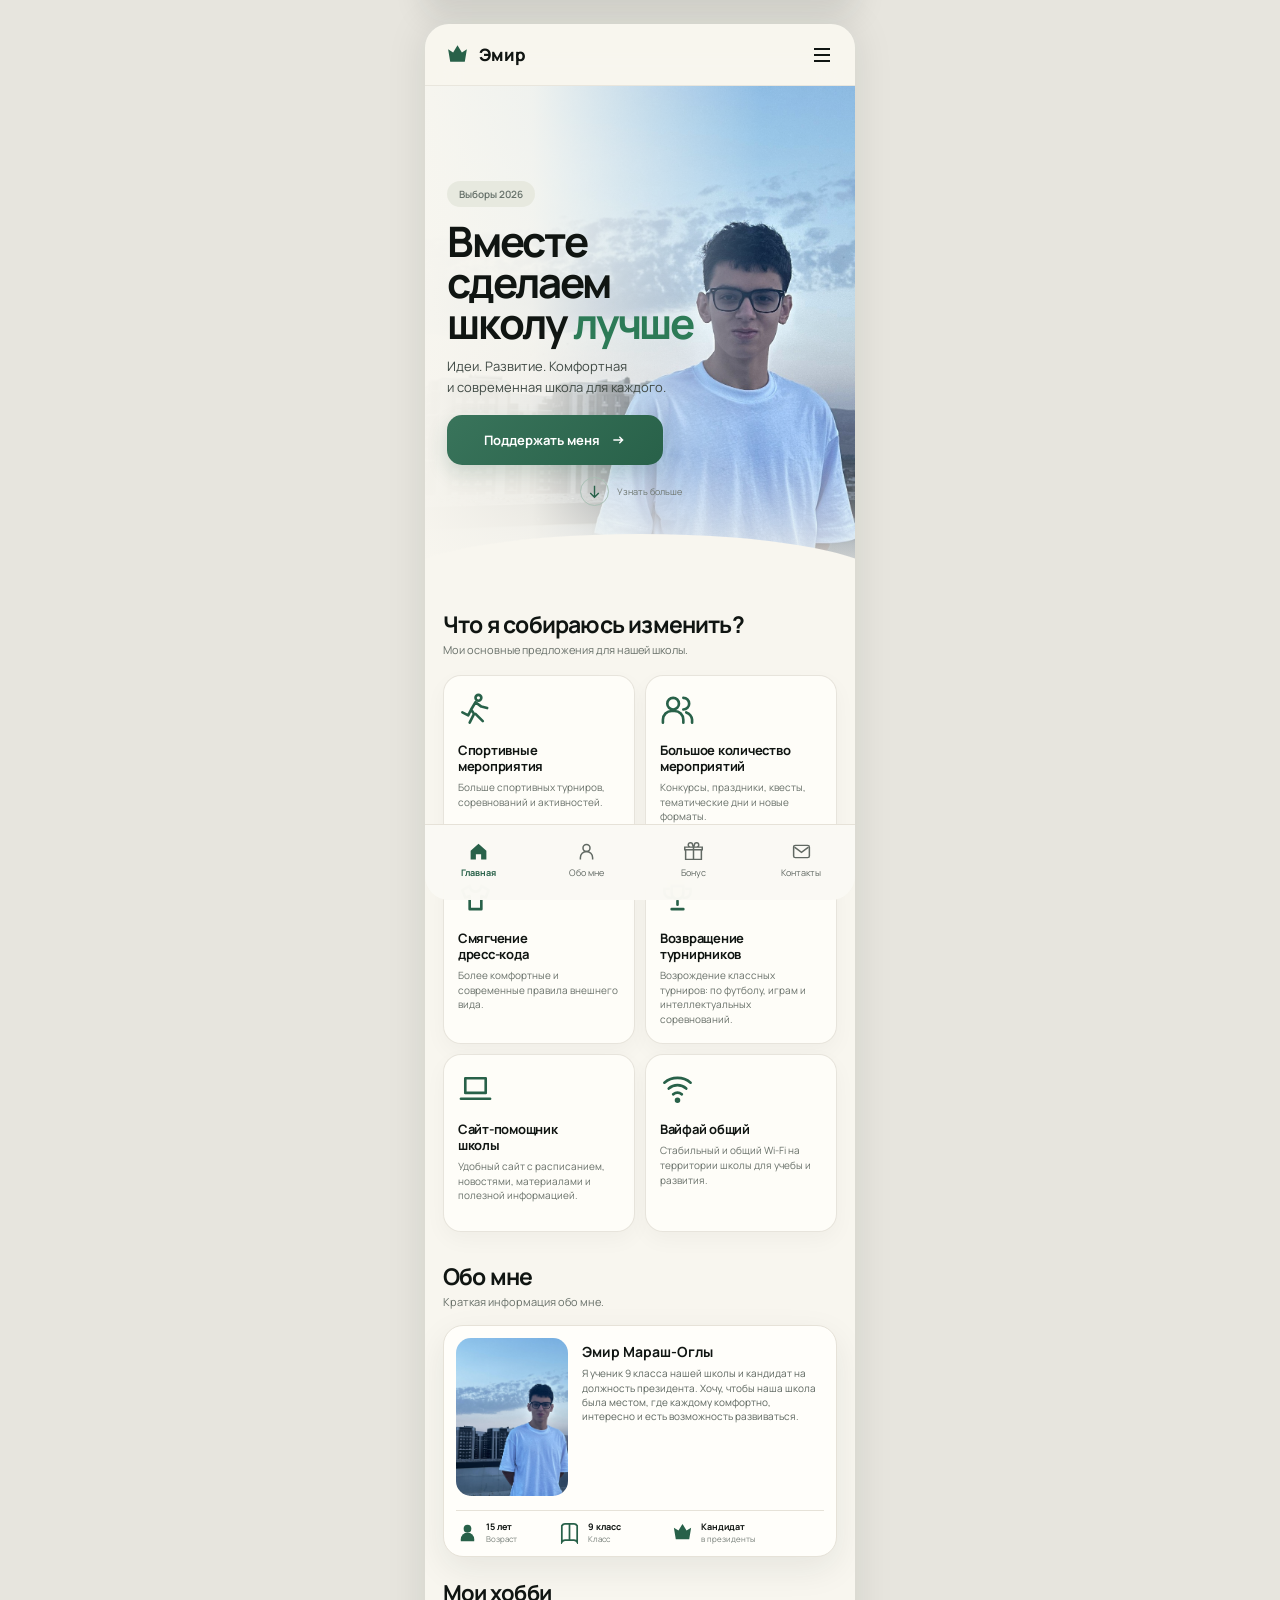
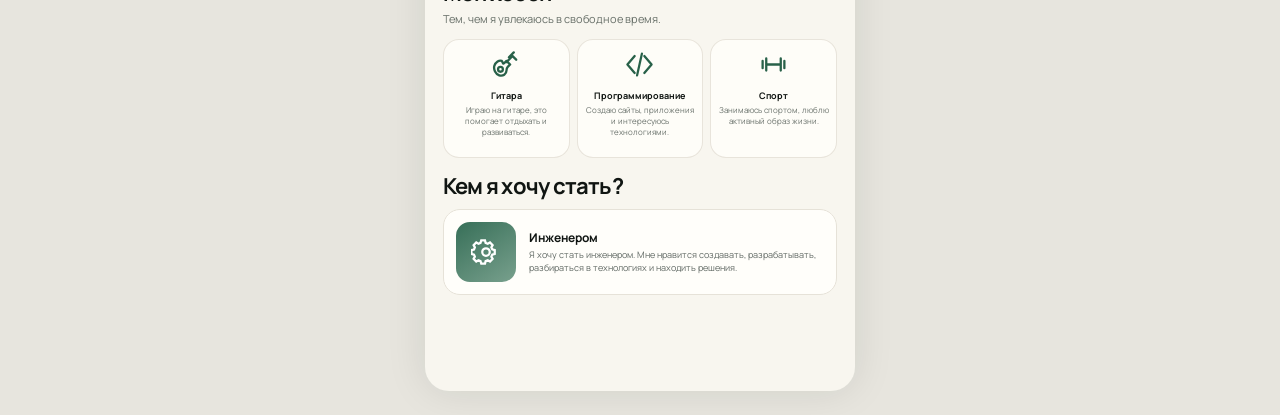
==== commit d65ae799: "Update index.html" ====
--- a/index.html
+++ b/index.html
@@ -81,21 +81,6 @@
         </div>
         <div class="future"><h2>Кем я хочу стать?</h2><article><i><svg><use href="#gear"/></svg></i><div><h3>Инженером</h3><p>Я хочу стать инженером. Мне нравится создавать, разрабатывать, разбираться в технологиях и находить решения.</p></div></article></div>
       </section>
-
-      <section class="bonus" id="bonus">
-        <div class="bonus-head"><i><svg><use href="#gift"/></svg></i><h2>Получи бонус</h2><p>Нажми на кнопку, чтобы открыть<br>секретный блок с бонусом<br>от меня!</p><button class="button" id="openBonus"><svg><use href="#gift"/></svg>Получить бонус</button><svg class="down"><use href="#down"/></svg></div>
-        <article class="bonus-card hidden" id="bonusCard">
-          <div class="card-title"><svg><use href="#gift"/></svg><h3>Подойди к Эмиру</h3><button class="icon-btn" id="closeBonus" aria-label="Закрыть"><svg><use href="#close"/></svg></button></div>
-          <p>Подойди к Эмиру, он введет тебе код<br>для получения бонуса!</p>
-          <div class="telegram"><a href="https://t.me/marashtg" target="_blank" rel="noopener"><i>➤</i><span><small>Мой Telegram</small><b>@marashtg</b></span></a><button id="copyTg" aria-label="Скопировать Telegram"><svg><use href="#copy"/></svg></button></div>
-          <label class="sr-only" for="codeInput">Код от Эмира</label><input id="codeInput" type="password" inputmode="numeric" placeholder="Введите код от Эмира"><p class="error" id="error" aria-live="polite"></p><button class="button" id="unlock">Открыть колесо</button>
-        </article>
-        <article class="wheel-card hidden" id="wheelCard">
-          <div class="card-title"><svg><use href="#gift"/></svg><h3>Колесо фортуны</h3></div><p>Крути колесо и получи свой приз!</p>
-          <div class="wheel-wrap"><div class="pointer"></div><div class="wheel" id="wheel"><div class="wl l1"><b>Тетрадка</b><span>▯</span></div><div class="wl l2"><b>Ручка</b><span>🖊️</span></div><div class="wl l3"><b>1 сом</b><span class="mini">1</span></div><div class="wl l4"><b>5 сом</b><span class="mini">5</span></div><div class="wl l5"><b>100 сом</b><span class="mini">100</span></div><i class="hub"></i></div></div>
-          <button class="button" id="spin"><svg><use href="#refresh"/></svg>Крутить</button>
-        </article>
-      </section>
     </main>
     <nav class="bottom-nav"><a class="active" href="#home"><svg><use href="#home"/></svg><span>Главная</span></a><a href="#about"><svg><use href="#user"/></svg><span>Обо мне</span></a><a href="#bonus"><svg><use href="#gift"/></svg><span>Бонус</span></a><a href="https://t.me/marashtg" target="_blank" rel="noopener"><svg><use href="#mail"/></svg><span>Контакты</span></a></nav>
   </div>
@@ -105,12 +90,12 @@
 
   <script>
     const $=s=>document.querySelector(s), code="2026", prizes=["Тетрадка","Ручка","1 сом","5 сом","100 сом"], icons={"Тетрадка":"▯","Ручка":"🖊","1 сом":"1","5 сом":"5","100 сом":"100"};
-    const menu=$("#menuPanel"), menuBtn=$("#menuBtn"), bonus=$("#bonusCard"), wheelCard=$("#wheelCard"), input=$("#codeInput"), error=$("#error"), wheel=$("#wheel"), spin=$("#spin"), modal=$("#modal"); let rotation=0, spinning=false;
+    const menu=$("#menuPanel"), menuBtn=$("#menuBtn"), bonus=$("#bonusCard"), wheelCard=$("#wheelCard"), input=$("#codeInput"), error=$("#error"), wheel=$("#wheel"), spin=$("#spin"), modal=$("#modal"); let rotation=0, spinning=false, spinCount=0;
     menuBtn.onclick=()=>{const open=menu.classList.toggle("open");menuBtn.setAttribute("aria-expanded",open)}; menu.querySelectorAll("a").forEach(a=>a.onclick=()=>menu.classList.remove("open"));
     $("#openBonus").onclick=()=>{bonus.classList.remove("hidden");setTimeout(()=>bonus.scrollIntoView({behavior:"smooth",block:"center"}))}; $("#closeBonus").onclick=()=>bonus.classList.add("hidden");
     $("#copyTg").onclick=async()=>{try{await navigator.clipboard.writeText("@marashtg")}catch{}const t=$("#toast");t.classList.add("show");setTimeout(()=>t.classList.remove("show"),1400)};
     function unlock(){if(input.value.trim()!==code){error.textContent="Неверный код. Подойди к Эмиру.";input.setAttribute("aria-invalid","true");return}error.textContent="";input.removeAttribute("aria-invalid");wheelCard.classList.remove("hidden");setTimeout(()=>wheelCard.scrollIntoView({behavior:"smooth",block:"center"}))} $("#unlock").onclick=unlock; input.onkeydown=e=>{if(e.key==="Enter")unlock()};
-    spin.onclick=()=>{if(spinning)return;spinning=true;spin.disabled=true;const i=Math.floor(Math.random()*5),center=i*72+36,jitter=(Math.random()-.5)*28,normal=((rotation%360)+360)%360,target=360-center+jitter;rotation+=2160+((target-normal+360)%360);wheel.style.transform=`rotate(${rotation}deg)`;setTimeout(()=>{spinning=false;spin.disabled=false;$("#prizeText").textContent=prizes[i];$("#prizeIcon").textContent=icons[prizes[i]];modal.hidden=false;document.body.classList.add("locked");$("#closeResult").focus()},4200)};
+    spin.onclick=()=>{if(spinning)return;spinning=true;spin.disabled=true;const i=spinCount<3?Math.floor(Math.random()*4):spinCount===3?4:Math.floor(Math.random()*5);spinCount++;const center=i*72+36,jitter=(Math.random()-.5)*28,normal=((rotation%360)+360)%360,target=360-center+jitter;rotation+=2160+((target-normal+360)%360);wheel.style.transform=`rotate(${rotation}deg)`;setTimeout(()=>{spinning=false;spin.disabled=false;$("#prizeText").textContent=prizes[i];$("#prizeIcon").textContent=icons[prizes[i]];modal.hidden=false;document.body.classList.add("locked");$("#closeResult").focus()},4200)};
     function close(){modal.hidden=true;document.body.classList.remove("locked");spin.focus()} $("#closeResult").onclick=close;$("#again").onclick=close;modal.onclick=e=>{if(e.target===modal)close()};document.addEventListener("keydown",e=>{if(e.key==="Escape"&&!modal.hidden)close()});
     const links=[...document.querySelectorAll('.bottom-nav a[href^="#"]')];new IntersectionObserver(es=>es.forEach(e=>{if(e.isIntersecting)links.forEach(a=>a.classList.toggle("active",a.hash===`#${e.target.id}`))}),{rootMargin:"-30% 0px -55%"}).observe($("#home"));["about","bonus"].forEach(id=>new IntersectionObserver(es=>es.forEach(e=>{if(e.isIntersecting)links.forEach(a=>a.classList.toggle("active",a.hash===`#${id}`))}),{rootMargin:"-30% 0px -55%"}).observe($("#"+id)));
   </script>
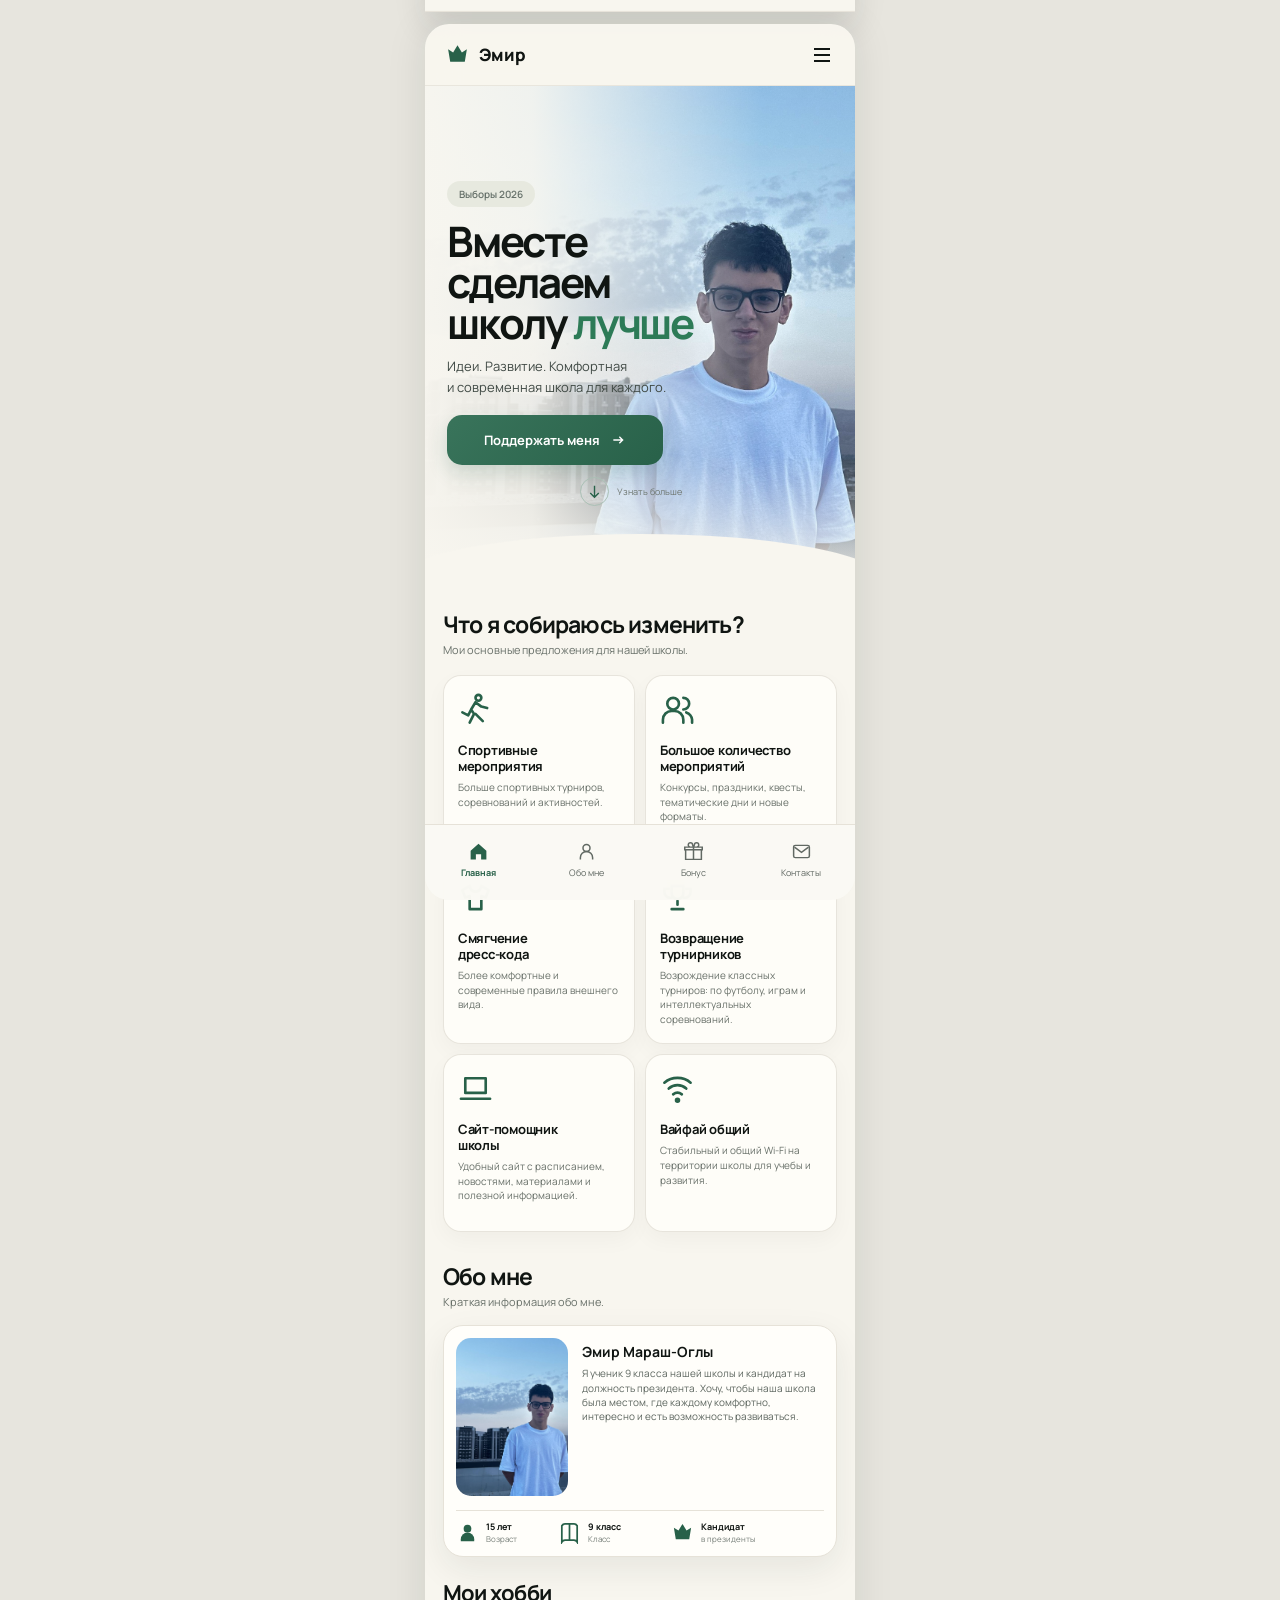
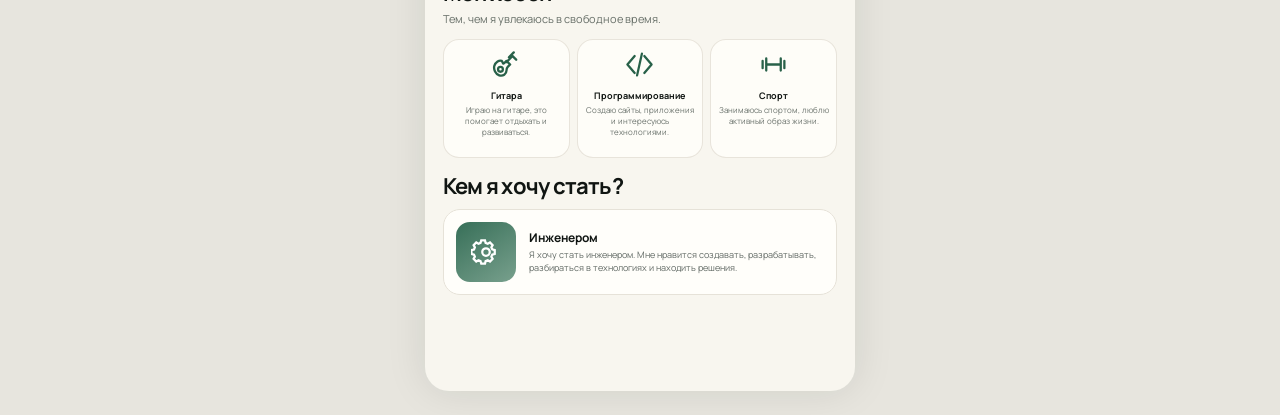
==== commit 28f4b49b: "Update index.html" ====
--- a/index.html
+++ b/index.html
@@ -43,7 +43,7 @@
       <a class="brand" href="#home"><svg><use href="#crown"/></svg><span>Эмир</span></a>
       <button class="icon-btn" id="menuBtn" aria-label="Открыть меню" aria-expanded="false"><svg><use href="#menu"/></svg></button>
     </header>
-    <nav class="menu-panel" id="menuPanel"><a href="#home">Главная</a><a href="#ideas">Мои предложения</a><a href="#about">Обо мне</a><a href="#bonus">Бонус</a></nav>
+    <nav class="menu-panel" id="menuPanel"><a href="#home">Главная</a><a href="#ideas">Мои предложения</a><a href="#about">Обо мне</a></nav>
 
     <main>
       <section class="hero" id="home">
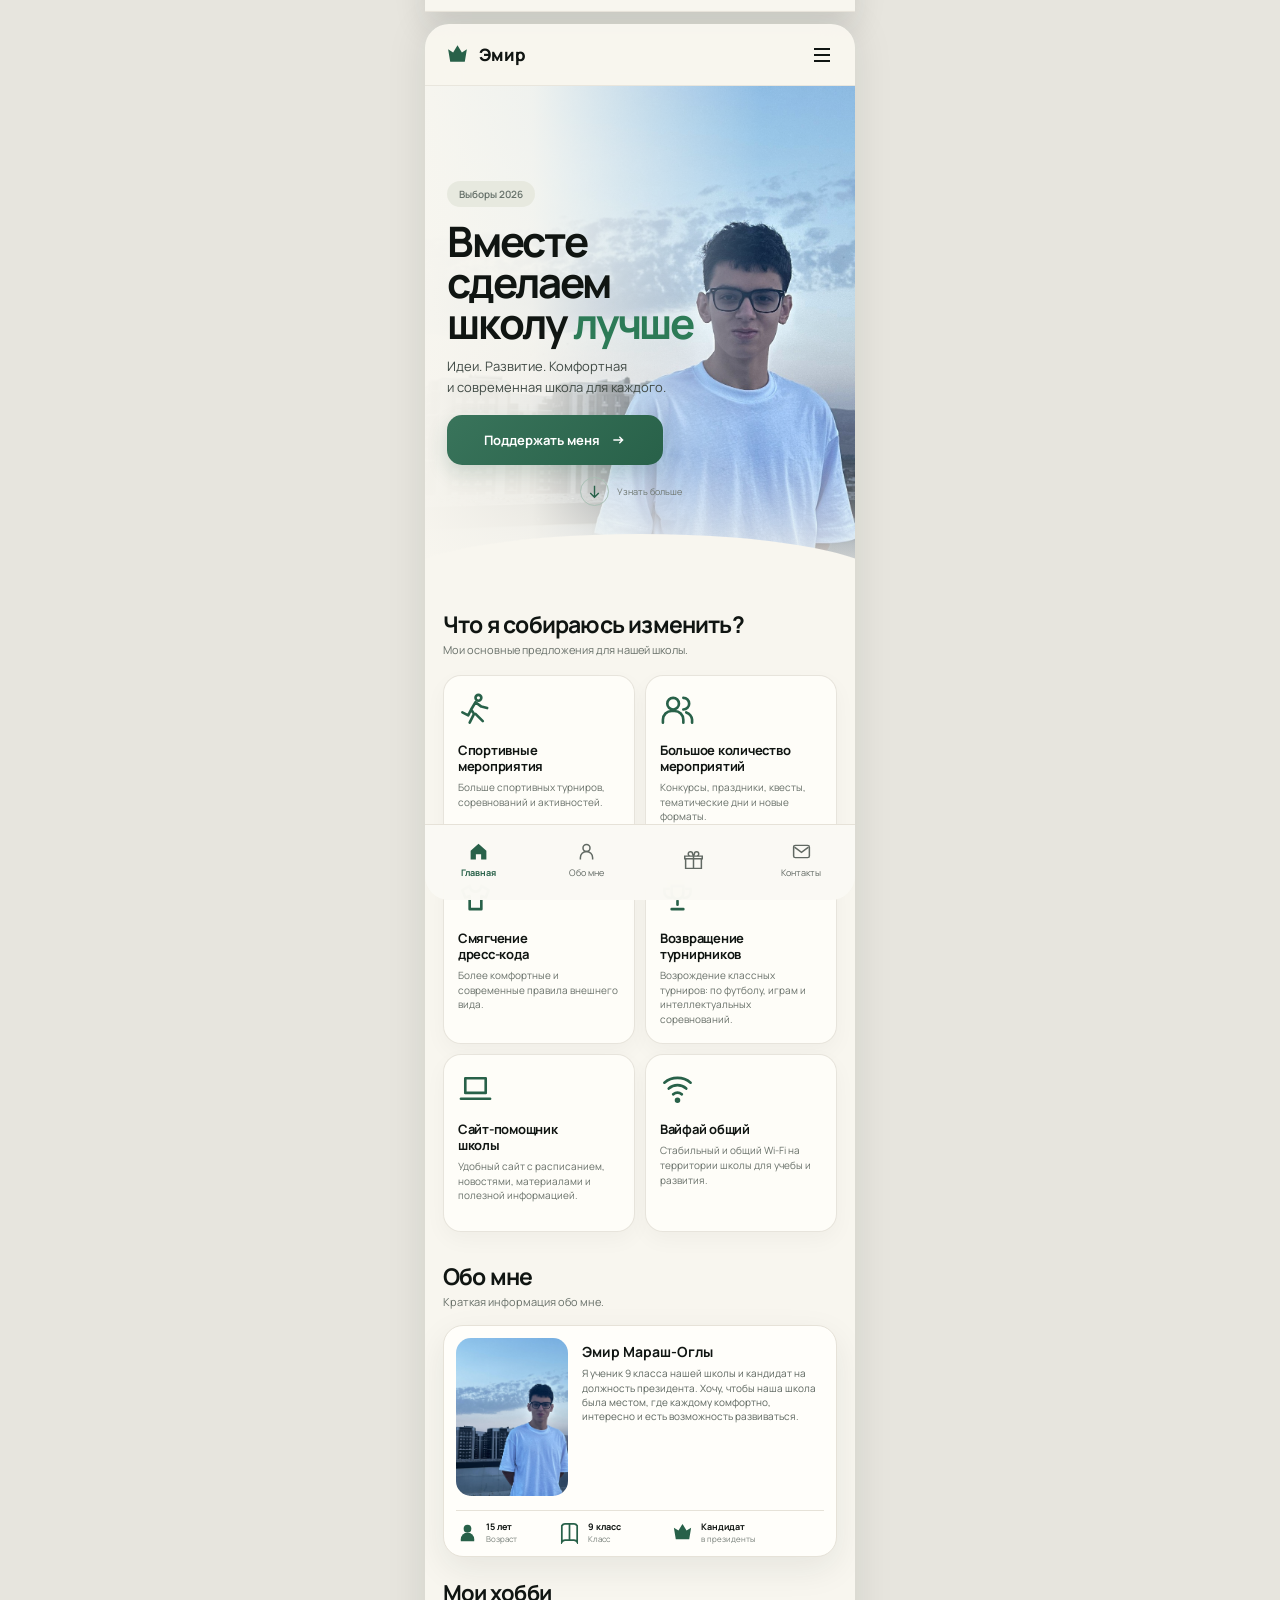
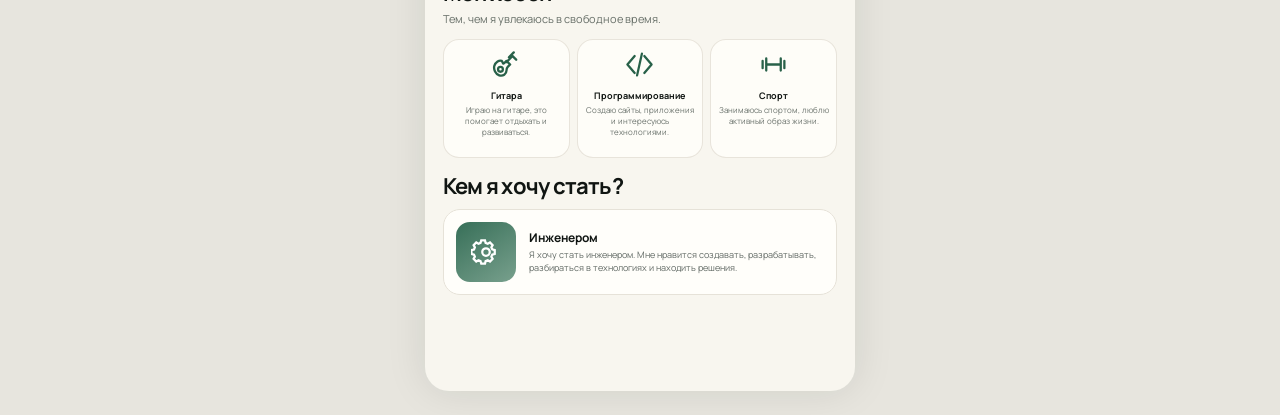
==== commit 5a071627: "Fix bottom navigation links in index.html" ====
--- a/index.html
+++ b/index.html
@@ -82,7 +82,7 @@
         <div class="future"><h2>Кем я хочу стать?</h2><article><i><svg><use href="#gear"/></svg></i><div><h3>Инженером</h3><p>Я хочу стать инженером. Мне нравится создавать, разрабатывать, разбираться в технологиях и находить решения.</p></div></article></div>
       </section>
     </main>
-    <nav class="bottom-nav"><a class="active" href="#home"><svg><use href="#home"/></svg><span>Главная</span></a><a href="#about"><svg><use href="#user"/></svg><span>Обо мне</span></a><a href="#bonus"><svg><use href="#gift"/></svg><span>Бонус</span></a><a href="https://t.me/marashtg" target="_blank" rel="noopener"><svg><use href="#mail"/></svg><span>Контакты</span></a></nav>
+    <nav class="bottom-nav"><a class="active" href="#home"><svg><use href="#home"/></svg><span>Главная</span></a><a href="#about"><svg><use href="#user"/></svg><span>Обо мне</span></a><a href="#bonus"><svg><use href="#gift"/></svg></a><a href="https://t.me/marashtg" target="_blank" rel="noopener"><svg><use href="#mail"/></svg><span>Контакты</span></a></nav>
   </div>
 
   <div class="modal" id="modal" role="dialog" aria-modal="true" aria-labelledby="resultTitle" hidden><div class="result"><button class="icon-btn x" id="closeResult" aria-label="Закрыть"><svg><use href="#close"/></svg></button><div class="confetti">◆　◆　◆　◆</div><div class="coin" id="prizeIcon">1</div><h2 id="resultTitle">Вы выиграли!<br><span id="prizeText">1 сом</span></h2><p>Поздравляю!<br>Забери свой приз у Эмира.</p><button class="button" id="again">Крутить еще раз</button></div></div>
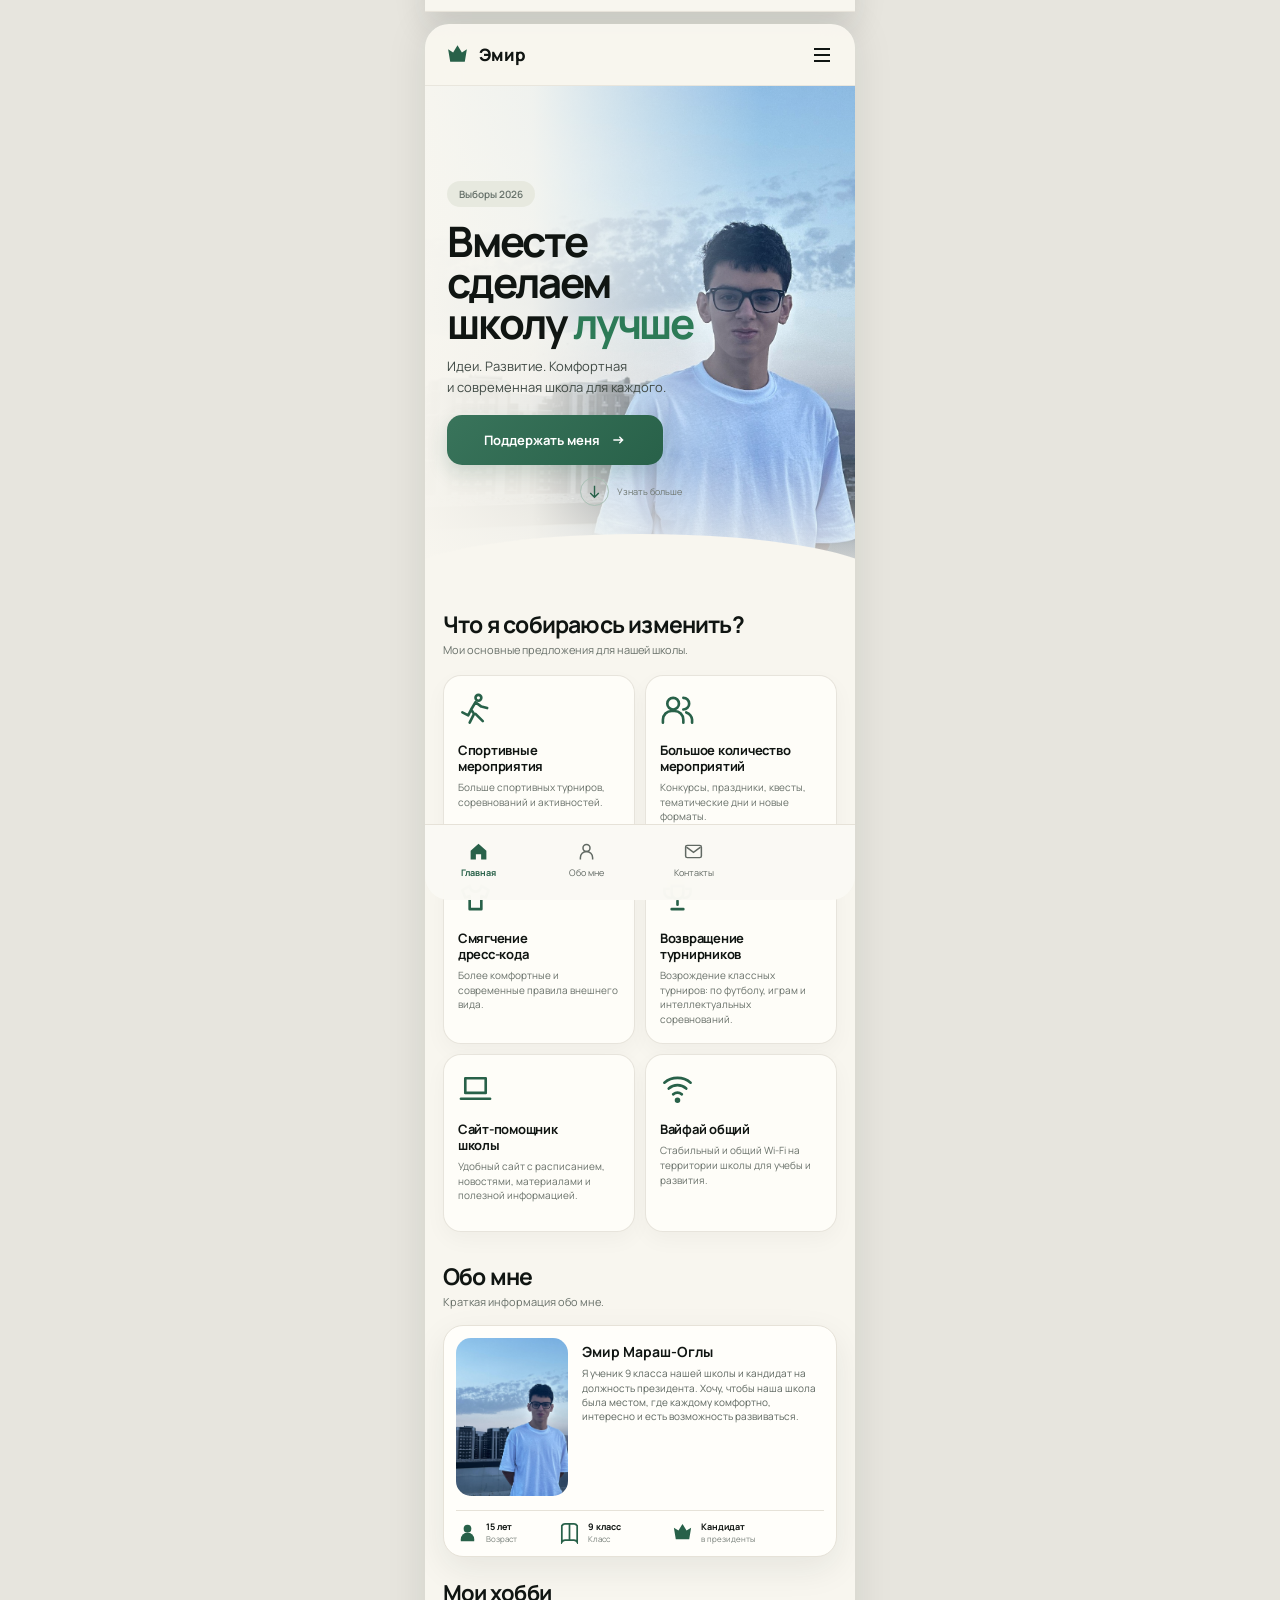
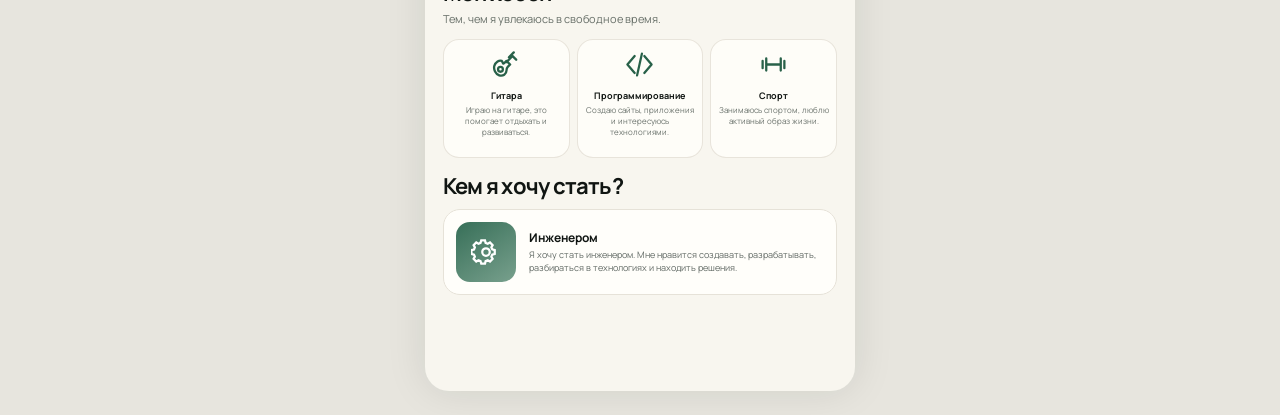
==== commit 765bc8ee: "Fix bottom navigation HTML structure" ====
--- a/index.html
+++ b/index.html
@@ -82,7 +82,7 @@
         <div class="future"><h2>Кем я хочу стать?</h2><article><i><svg><use href="#gear"/></svg></i><div><h3>Инженером</h3><p>Я хочу стать инженером. Мне нравится создавать, разрабатывать, разбираться в технологиях и находить решения.</p></div></article></div>
       </section>
     </main>
-    <nav class="bottom-nav"><a class="active" href="#home"><svg><use href="#home"/></svg><span>Главная</span></a><a href="#about"><svg><use href="#user"/></svg><span>Обо мне</span></a><a href="#bonus"><svg><use href="#gift"/></svg></a><a href="https://t.me/marashtg" target="_blank" rel="noopener"><svg><use href="#mail"/></svg><span>Контакты</span></a></nav>
+    <nav class="bottom-nav"><a class="active" href="#home"><svg><use href="#home"/></svg><span>Главная</span></a><a href="#about"><svg><use href="#user"/></svg><span>Обо мне</span></a></svg></a><a href="https://t.me/marashtg" target="_blank" rel="noopener"><svg><use href="#mail"/></svg><span>Контакты</span></a></nav>
   </div>
 
   <div class="modal" id="modal" role="dialog" aria-modal="true" aria-labelledby="resultTitle" hidden><div class="result"><button class="icon-btn x" id="closeResult" aria-label="Закрыть"><svg><use href="#close"/></svg></button><div class="confetti">◆　◆　◆　◆</div><div class="coin" id="prizeIcon">1</div><h2 id="resultTitle">Вы выиграли!<br><span id="prizeText">1 сом</span></h2><p>Поздравляю!<br>Забери свой приз у Эмира.</p><button class="button" id="again">Крутить еще раз</button></div></div>
